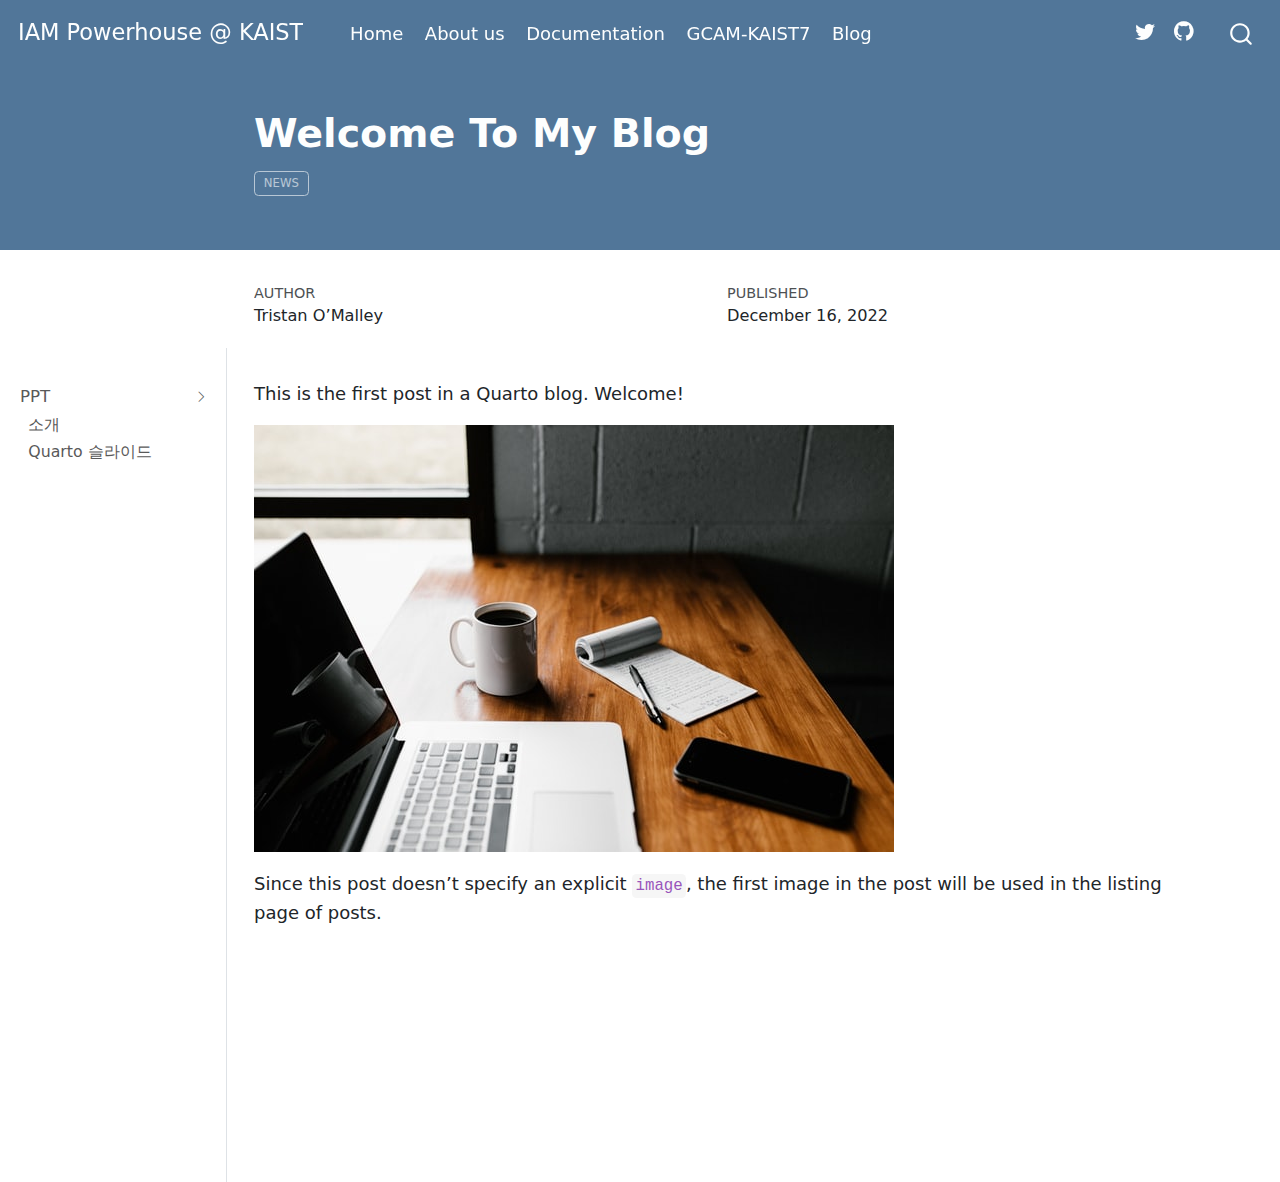
==== docs/posts/welcome/index.html @ d36df334 "first commit" ====
<!DOCTYPE html>
<html xmlns="http://www.w3.org/1999/xhtml" lang="en" xml:lang="en"><head>

<meta charset="utf-8">
<meta name="generator" content="quarto-1.1.251">

<meta name="viewport" content="width=device-width, initial-scale=1.0, user-scalable=yes">

<meta name="author" content="Tristan O’Malley">
<meta name="dcterms.date" content="2022-12-16">

<title>IAM Powerhouse @ KAIST - Welcome To My Blog</title>
<style>
code{white-space: pre-wrap;}
span.smallcaps{font-variant: small-caps;}
div.columns{display: flex; gap: min(4vw, 1.5em);}
div.column{flex: auto; overflow-x: auto;}
div.hanging-indent{margin-left: 1.5em; text-indent: -1.5em;}
ul.task-list{list-style: none;}
ul.task-list li input[type="checkbox"] {
  width: 0.8em;
  margin: 0 0.8em 0.2em -1.6em;
  vertical-align: middle;
}
</style>


<script src="../../site_libs/quarto-nav/quarto-nav.js"></script>
<script src="../../site_libs/quarto-nav/headroom.min.js"></script>
<script src="../../site_libs/clipboard/clipboard.min.js"></script>
<script src="../../site_libs/quarto-search/autocomplete.umd.js"></script>
<script src="../../site_libs/quarto-search/fuse.min.js"></script>
<script src="../../site_libs/quarto-search/quarto-search.js"></script>
<meta name="quarto:offset" content="../../">
<link href="../.././img/analysis.png" rel="icon" type="image/png">
<script src="../../site_libs/quarto-html/quarto.js"></script>
<script src="../../site_libs/quarto-html/popper.min.js"></script>
<script src="../../site_libs/quarto-html/tippy.umd.min.js"></script>
<script src="../../site_libs/quarto-html/anchor.min.js"></script>
<link href="../../site_libs/quarto-html/tippy.css" rel="stylesheet">
<link href="../../site_libs/quarto-html/quarto-syntax-highlighting.css" rel="stylesheet" id="quarto-text-highlighting-styles">
<script src="../../site_libs/bootstrap/bootstrap.min.js"></script>
<link href="../../site_libs/bootstrap/bootstrap-icons.css" rel="stylesheet">
<link href="../../site_libs/bootstrap/bootstrap.min.css" rel="stylesheet" id="quarto-bootstrap" data-mode="light">
<script id="quarto-search-options" type="application/json">{
  "location": "navbar",
  "copy-button": false,
  "collapse-after": 3,
  "panel-placement": "end",
  "type": "overlay",
  "limit": 20,
  "language": {
    "search-no-results-text": "No results",
    "search-matching-documents-text": "matching documents",
    "search-copy-link-title": "Copy link to search",
    "search-hide-matches-text": "Hide additional matches",
    "search-more-match-text": "more match in this document",
    "search-more-matches-text": "more matches in this document",
    "search-clear-button-title": "Clear",
    "search-detached-cancel-button-title": "Cancel",
    "search-submit-button-title": "Submit"
  }
}</script>


<meta property="og:title" content="IAM Powerhouse @ KAIST - Welcome To My Blog">
<meta property="og:description" content="This is the first post in a Quarto blog. Welcome!">
<meta property="og:image" content="https://github.com/GCAM-KAIST/posts\welcome\thumbnail.jpg">
<meta property="og:site-name" content="IAM Powerhouse @ KAIST">
<meta name="twitter:title" content="IAM Powerhouse @ KAIST - Welcome To My Blog">
<meta name="twitter:description" content="This is the first post in a Quarto blog. Welcome!">
<meta name="twitter:image" content="https://github.com/GCAM-KAIST/posts\welcome\thumbnail.jpg">
<meta name="twitter:card" content="summary_large_image">
</head>

<body class="nav-sidebar docked nav-fixed fullcontent">

<div id="quarto-search-results"></div>
  <header id="quarto-header" class="headroom fixed-top">
    <nav class="navbar navbar-expand-lg navbar-dark ">
      <div class="navbar-container container-fluid">
      <div class="navbar-brand-container">
    <a class="navbar-brand" href="../../index.html">
    <span class="navbar-title">IAM Powerhouse @ KAIST</span>
    </a>
  </div>
          <button class="navbar-toggler" type="button" data-bs-toggle="collapse" data-bs-target="#navbarCollapse" aria-controls="navbarCollapse" aria-expanded="false" aria-label="Toggle navigation" onclick="if (window.quartoToggleHeadroom) { window.quartoToggleHeadroom(); }">
  <span class="navbar-toggler-icon"></span>
</button>
          <div class="collapse navbar-collapse" id="navbarCollapse">
            <ul class="navbar-nav navbar-nav-scroll me-auto">
  <li class="nav-item">
    <a class="nav-link" href="../../index.html">Home</a>
  </li>  
  <li class="nav-item">
    <a class="nav-link" href="../../about.html">About us</a>
  </li>  
  <li class="nav-item">
    <a class="nav-link" href="../../documentation.html">Documentation</a>
  </li>  
  <li class="nav-item">
    <a class="nav-link" href="../../gcam_transportation.html">GCAM-KAIST7</a>
  </li>  
  <li class="nav-item">
    <a class="nav-link" href="../../blog.html">Blog</a>
  </li>  
</ul>
            <ul class="navbar-nav navbar-nav-scroll ms-auto">
  <li class="nav-item compact">
    <a class="nav-link" href="https://twitter.com/quarto_pub"><i class="bi bi-twitter" role="img" aria-label="Twitter">
</i> 
 </a>
  </li>  
  <li class="nav-item compact">
    <a class="nav-link" href="https://github.com/GCAM-KAIST"><i class="bi bi-github" role="img" aria-label="GitHub">
</i> 
 </a>
  </li>  
</ul>
              <div id="quarto-search" class="" title="Search"></div>
          </div> <!-- /navcollapse -->
      </div> <!-- /container-fluid -->
    </nav>
  <nav class="quarto-secondary-nav" data-bs-toggle="collapse" data-bs-target="#quarto-sidebar" aria-controls="quarto-sidebar" aria-expanded="false" aria-label="Toggle sidebar navigation" onclick="if (window.quartoToggleHeadroom) { window.quartoToggleHeadroom(); }">
    <div class="container-fluid d-flex justify-content-between">
      <h1 class="quarto-secondary-nav-title">Welcome To My Blog</h1>
      <button type="button" class="quarto-btn-toggle btn" aria-label="Show secondary navigation">
        <i class="bi bi-chevron-right"></i>
      </button>
    </div>
  </nav>
</header>
<!-- content -->
<header id="title-block-header" class="quarto-title-block default page-columns page-full">
  <div class="quarto-title-banner page-columns page-full">
    <div class="quarto-title column-body">
      <h1 class="title d-none d-lg-block">Welcome To My Blog</h1>
                                <div class="quarto-categories">
                <div class="quarto-category">news</div>
              </div>
                  </div>
  </div>
    
  
  <div class="quarto-title-meta">

      <div>
      <div class="quarto-title-meta-heading">Author</div>
      <div class="quarto-title-meta-contents">
               <p>Tristan O’Malley </p>
            </div>
    </div>
      
      <div>
      <div class="quarto-title-meta-heading">Published</div>
      <div class="quarto-title-meta-contents">
        <p class="date">December 16, 2022</p>
      </div>
    </div>
      
    </div>
    
  
  </header><div id="quarto-content" class="quarto-container page-columns page-rows-contents page-layout-article page-navbar">
<!-- sidebar -->
  <nav id="quarto-sidebar" class="sidebar collapse sidebar-navigation docked overflow-auto">
    <div class="sidebar-menu-container"> 
    <ul class="list-unstyled mt-1">
        <li class="sidebar-item sidebar-item-section">
      <div class="sidebar-item-container"> 
            <a class="sidebar-item-text sidebar-link text-start" data-bs-toggle="collapse" data-bs-target="#quarto-sidebar-section-1" aria-expanded="true">PPT</a>
          <a class="sidebar-item-toggle text-start" data-bs-toggle="collapse" data-bs-target="#quarto-sidebar-section-1" aria-expanded="true">
            <i class="bi bi-chevron-right ms-2"></i>
          </a> 
      </div>
      <ul id="quarto-sidebar-section-1" class="collapse list-unstyled sidebar-section depth1 show">  
          <li class="sidebar-item">
  <div class="sidebar-item-container"> 
  <a href="../../intro_slide.html" class="sidebar-item-text sidebar-link">소개</a>
  </div>
</li>
          <li class="sidebar-item">
  <div class="sidebar-item-container"> 
  <a href="../../quarto_slideshow.html" class="sidebar-item-text sidebar-link">Quarto 슬라이드</a>
  </div>
</li>
      </ul>
  </li>
    </ul>
    </div>
</nav>
<!-- margin-sidebar -->
    
<!-- main -->
<main class="content quarto-banner-title-block" id="quarto-document-content">




<p>This is the first post in a Quarto blog. Welcome!</p>
<p><img src="thumbnail.jpg" class="img-fluid"></p>
<p>Since this post doesn’t specify an explicit <code>image</code>, the first image in the post will be used in the listing page of posts.</p>



</main> <!-- /main -->
<script id="quarto-html-after-body" type="application/javascript">
window.document.addEventListener("DOMContentLoaded", function (event) {
  const toggleBodyColorMode = (bsSheetEl) => {
    const mode = bsSheetEl.getAttribute("data-mode");
    const bodyEl = window.document.querySelector("body");
    if (mode === "dark") {
      bodyEl.classList.add("quarto-dark");
      bodyEl.classList.remove("quarto-light");
    } else {
      bodyEl.classList.add("quarto-light");
      bodyEl.classList.remove("quarto-dark");
    }
  }
  const toggleBodyColorPrimary = () => {
    const bsSheetEl = window.document.querySelector("link#quarto-bootstrap");
    if (bsSheetEl) {
      toggleBodyColorMode(bsSheetEl);
    }
  }
  toggleBodyColorPrimary();  
  const icon = "";
  const anchorJS = new window.AnchorJS();
  anchorJS.options = {
    placement: 'right',
    icon: icon
  };
  anchorJS.add('.anchored');
  const clipboard = new window.ClipboardJS('.code-copy-button', {
    target: function(trigger) {
      return trigger.previousElementSibling;
    }
  });
  clipboard.on('success', function(e) {
    // button target
    const button = e.trigger;
    // don't keep focus
    button.blur();
    // flash "checked"
    button.classList.add('code-copy-button-checked');
    var currentTitle = button.getAttribute("title");
    button.setAttribute("title", "Copied!");
    setTimeout(function() {
      button.setAttribute("title", currentTitle);
      button.classList.remove('code-copy-button-checked');
    }, 1000);
    // clear code selection
    e.clearSelection();
  });
  function tippyHover(el, contentFn) {
    const config = {
      allowHTML: true,
      content: contentFn,
      maxWidth: 500,
      delay: 100,
      arrow: false,
      appendTo: function(el) {
          return el.parentElement;
      },
      interactive: true,
      interactiveBorder: 10,
      theme: 'quarto',
      placement: 'bottom-start'
    };
    window.tippy(el, config); 
  }
  const noterefs = window.document.querySelectorAll('a[role="doc-noteref"]');
  for (var i=0; i<noterefs.length; i++) {
    const ref = noterefs[i];
    tippyHover(ref, function() {
      // use id or data attribute instead here
      let href = ref.getAttribute('data-footnote-href') || ref.getAttribute('href');
      try { href = new URL(href).hash; } catch {}
      const id = href.replace(/^#\/?/, "");
      const note = window.document.getElementById(id);
      return note.innerHTML;
    });
  }
  var bibliorefs = window.document.querySelectorAll('a[role="doc-biblioref"]');
  for (var i=0; i<bibliorefs.length; i++) {
    const ref = bibliorefs[i];
    const cites = ref.parentNode.getAttribute('data-cites').split(' ');
    tippyHover(ref, function() {
      var popup = window.document.createElement('div');
      cites.forEach(function(cite) {
        var citeDiv = window.document.createElement('div');
        citeDiv.classList.add('hanging-indent');
        citeDiv.classList.add('csl-entry');
        var biblioDiv = window.document.getElementById('ref-' + cite);
        if (biblioDiv) {
          citeDiv.innerHTML = biblioDiv.innerHTML;
        }
        popup.appendChild(citeDiv);
      });
      return popup.innerHTML;
    });
  }
});
</script>
</div> <!-- /content -->



</body></html>
---- docs/site_libs/quarto-html/tippy.css ----
.tippy-box[data-animation=fade][data-state=hidden]{opacity:0}[data-tippy-root]{max-width:calc(100vw - 10px)}.tippy-box{position:relative;background-color:#333;color:#fff;border-radius:4px;font-size:14px;line-height:1.4;white-space:normal;outline:0;transition-property:transform,visibility,opacity}.tippy-box[data-placement^=top]>.tippy-arrow{bottom:0}.tippy-box[data-placement^=top]>.tippy-arrow:before{bottom:-7px;left:0;border-width:8px 8px 0;border-top-color:initial;transform-origin:center top}.tippy-box[data-placement^=bottom]>.tippy-arrow{top:0}.tippy-box[data-placement^=bottom]>.tippy-arrow:before{top:-7px;left:0;border-width:0 8px 8px;border-bottom-color:initial;transform-origin:center bottom}.tippy-box[data-placement^=left]>.tippy-arrow{right:0}.tippy-box[data-placement^=left]>.tippy-arrow:before{border-width:8px 0 8px 8px;border-left-color:initial;right:-7px;transform-origin:center left}.tippy-box[data-placement^=right]>.tippy-arrow{left:0}.tippy-box[data-placement^=right]>.tippy-arrow:before{left:-7px;border-width:8px 8px 8px 0;border-right-color:initial;transform-origin:center right}.tippy-box[data-inertia][data-state=visible]{transition-timing-function:cubic-bezier(.54,1.5,.38,1.11)}.tippy-arrow{width:16px;height:16px;color:#333}.tippy-arrow:before{content:"";position:absolute;border-color:transparent;border-style:solid}.tippy-content{position:relative;padding:5px 9px;z-index:1}
---- docs/site_libs/quarto-html/quarto-syntax-highlighting.css ----
/* quarto syntax highlight colors */
:root {
  --quarto-hl-ot-color: #003B4F;
  --quarto-hl-at-color: #657422;
  --quarto-hl-ss-color: #20794D;
  --quarto-hl-an-color: #5E5E5E;
  --quarto-hl-fu-color: #4758AB;
  --quarto-hl-st-color: #20794D;
  --quarto-hl-cf-color: #003B4F;
  --quarto-hl-op-color: #5E5E5E;
  --quarto-hl-er-color: #AD0000;
  --quarto-hl-bn-color: #AD0000;
  --quarto-hl-al-color: #AD0000;
  --quarto-hl-va-color: #111111;
  --quarto-hl-bu-color: inherit;
  --quarto-hl-ex-color: inherit;
  --quarto-hl-pp-color: #AD0000;
  --quarto-hl-in-color: #5E5E5E;
  --quarto-hl-vs-color: #20794D;
  --quarto-hl-wa-color: #5E5E5E;
  --quarto-hl-do-color: #5E5E5E;
  --quarto-hl-im-color: #00769E;
  --quarto-hl-ch-color: #20794D;
  --quarto-hl-dt-color: #AD0000;
  --quarto-hl-fl-color: #AD0000;
  --quarto-hl-co-color: #5E5E5E;
  --quarto-hl-cv-color: #5E5E5E;
  --quarto-hl-cn-color: #8f5902;
  --quarto-hl-sc-color: #5E5E5E;
  --quarto-hl-dv-color: #AD0000;
  --quarto-hl-kw-color: #003B4F;
}

/* other quarto variables */
:root {
  --quarto-font-monospace: SFMono-Regular, Menlo, Monaco, Consolas, "Liberation Mono", "Courier New", monospace;
}

pre > code.sourceCode > span {
  color: #003B4F;
}

code span {
  color: #003B4F;
}

code.sourceCode > span {
  color: #003B4F;
}

div.sourceCode,
div.sourceCode pre.sourceCode {
  color: #003B4F;
}

code span.ot {
  color: #003B4F;
}

code span.at {
  color: #657422;
}

code span.ss {
  color: #20794D;
}

code span.an {
  color: #5E5E5E;
}

code span.fu {
  color: #4758AB;
}

code span.st {
  color: #20794D;
}

code span.cf {
  color: #003B4F;
}

code span.op {
  color: #5E5E5E;
}

code span.er {
  color: #AD0000;
}

code span.bn {
  color: #AD0000;
}

code span.al {
  color: #AD0000;
}

code span.va {
  color: #111111;
}

code span.pp {
  color: #AD0000;
}

code span.in {
  color: #5E5E5E;
}

code span.vs {
  color: #20794D;
}

code span.wa {
  color: #5E5E5E;
  font-style: italic;
}

code span.do {
  color: #5E5E5E;
  font-style: italic;
}

code span.im {
  color: #00769E;
}

code span.ch {
  color: #20794D;
}

code span.dt {
  color: #AD0000;
}

code span.fl {
  color: #AD0000;
}

code span.co {
  color: #5E5E5E;
}

code span.cv {
  color: #5E5E5E;
  font-style: italic;
}

code span.cn {
  color: #8f5902;
}

code span.sc {
  color: #5E5E5E;
}

code span.dv {
  color: #AD0000;
}

code span.kw {
  color: #003B4F;
}

.prevent-inlining {
  content: "</";
}

/*# sourceMappingURL=debc5d5d77c3f9108843748ff7464032.css.map */
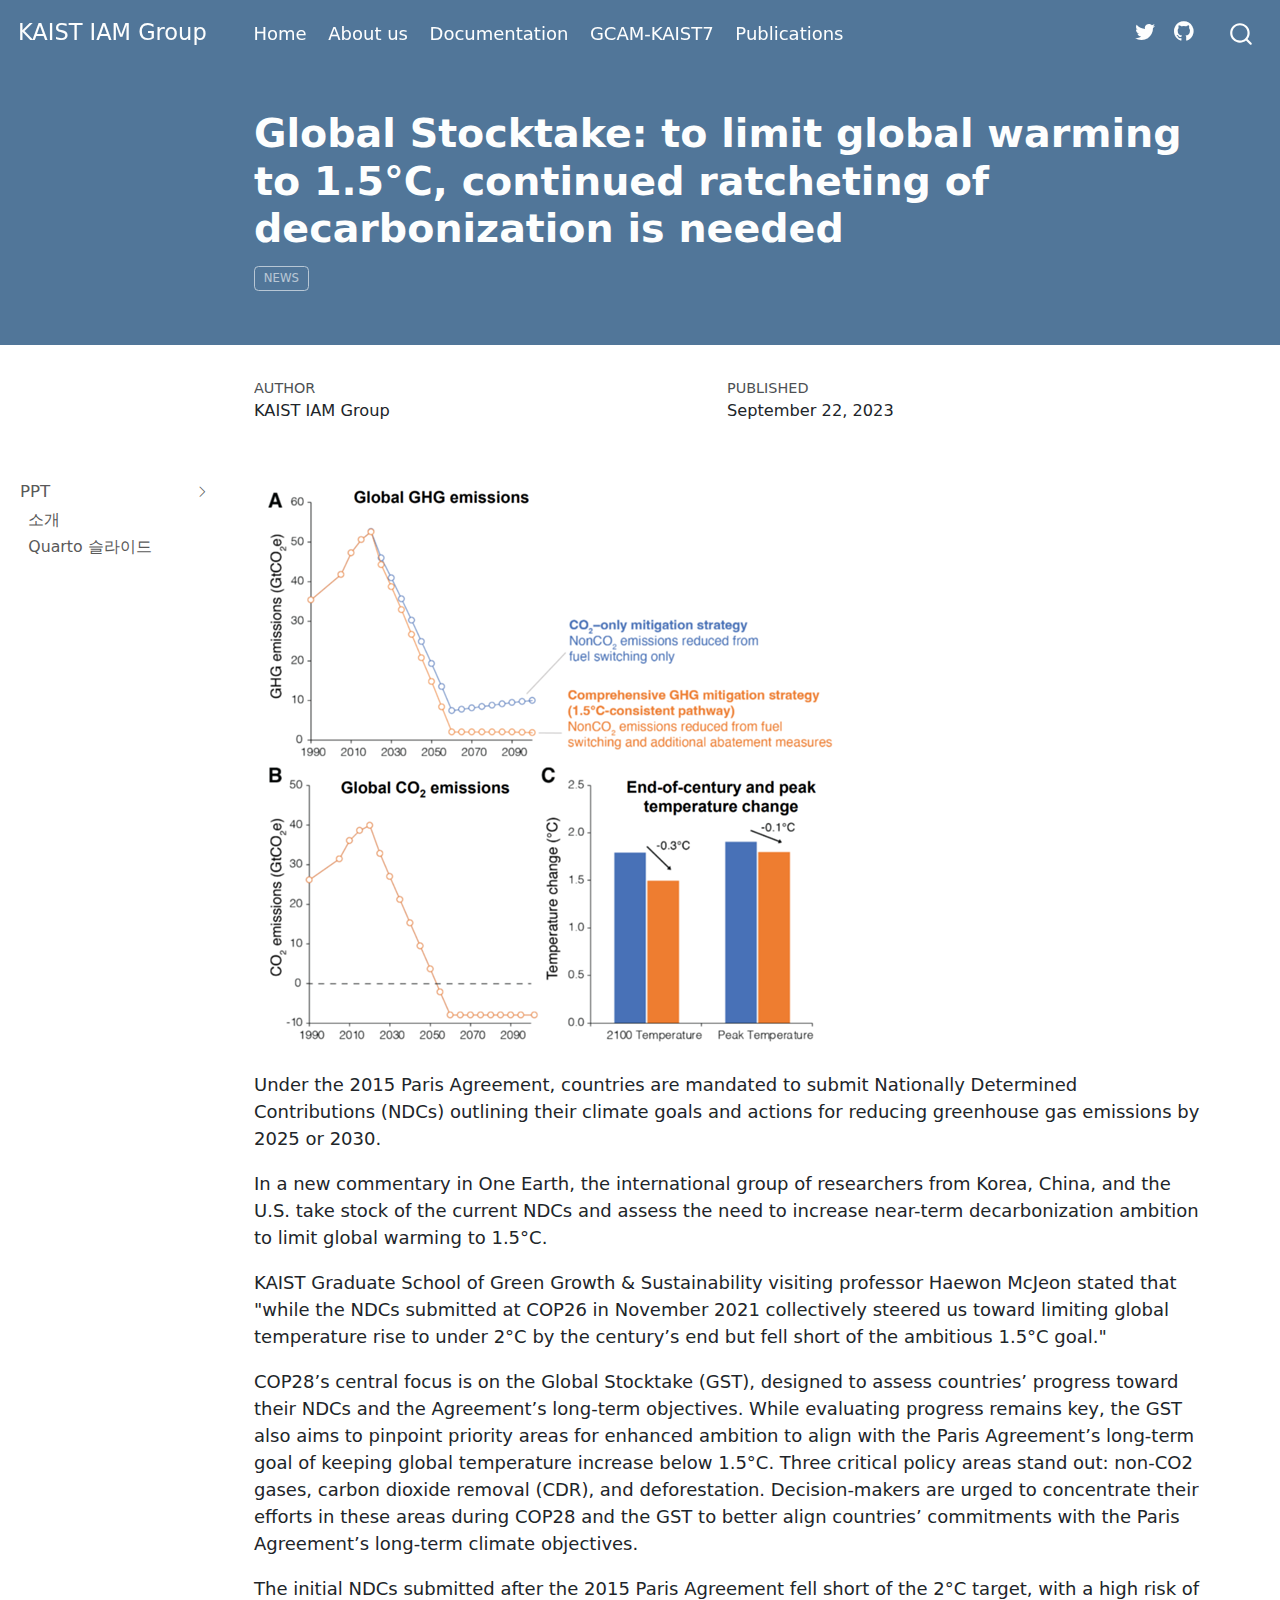
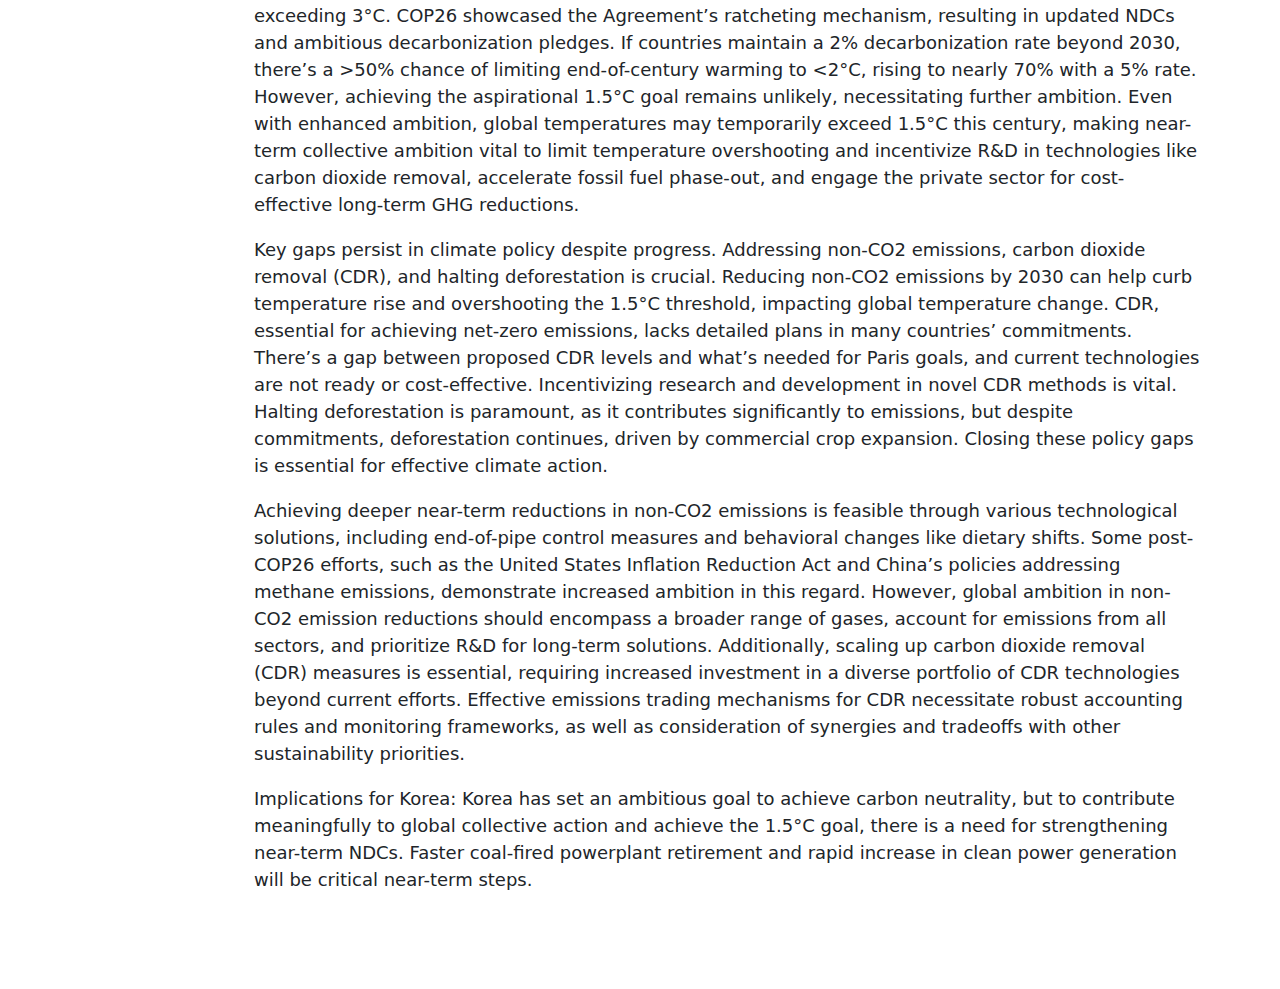
==== commit d1128df4: "cimmit" ====
--- a/docs/posts/welcome/index.html
+++ b/docs/posts/welcome/index.html
@@ -6,10 +6,10 @@
 
 <meta name="viewport" content="width=device-width, initial-scale=1.0, user-scalable=yes">
 
-<meta name="author" content="Tristan O’Malley">
-<meta name="dcterms.date" content="2022-12-16">
-
-<title>IAM Powerhouse @ KAIST - Welcome To My Blog</title>
+<meta name="author" content="KAIST IAM Group">
+<meta name="dcterms.date" content="2023-09-22">
+
+<title>KAIST IAM Group - Global Stocktake: to limit global warming to 1.5°C, continued ratcheting of decarbonization is needed</title>
 <style>
 code{white-space: pre-wrap;}
 span.smallcaps{font-variant: small-caps;}
@@ -63,14 +63,12 @@
 }</script>
 
 
-<meta property="og:title" content="IAM Powerhouse @ KAIST - Welcome To My Blog">
-<meta property="og:description" content="This is the first post in a Quarto blog. Welcome!">
-<meta property="og:image" content="https://github.com/GCAM-KAIST/posts\welcome\thumbnail.jpg">
-<meta property="og:site-name" content="IAM Powerhouse @ KAIST">
-<meta name="twitter:title" content="IAM Powerhouse @ KAIST - Welcome To My Blog">
-<meta name="twitter:description" content="This is the first post in a Quarto blog. Welcome!">
-<meta name="twitter:image" content="https://github.com/GCAM-KAIST/posts\welcome\thumbnail.jpg">
-<meta name="twitter:card" content="summary_large_image">
+<meta property="og:title" content="KAIST IAM Group - Global Stocktake: to limit global warming to 1.5°C, continued ratcheting of decarbonization is needed">
+<meta property="og:description" content="Under the 2015 Paris Agreement, countries are mandated to submit Nationally Determined Contributions (NDCs) outlining their climate goals and actions for reducing greenhouse gas emissions by 2025 or…">
+<meta property="og:site-name" content="KAIST IAM Group">
+<meta name="twitter:title" content="KAIST IAM Group - Global Stocktake: to limit global warming to 1.5°C, continued ratcheting of decarbonization is needed">
+<meta name="twitter:description" content="Under the 2015 Paris Agreement, countries are mandated to submit Nationally Determined Contributions (NDCs) outlining their climate goals and actions for reducing greenhouse gas emissions by 2025 or…">
+<meta name="twitter:card" content="summary">
 </head>
 
 <body class="nav-sidebar docked nav-fixed fullcontent">
@@ -81,7 +79,7 @@
       <div class="navbar-container container-fluid">
       <div class="navbar-brand-container">
     <a class="navbar-brand" href="../../index.html">
-    <span class="navbar-title">IAM Powerhouse @ KAIST</span>
+    <span class="navbar-title">KAIST IAM Group</span>
     </a>
   </div>
           <button class="navbar-toggler" type="button" data-bs-toggle="collapse" data-bs-target="#navbarCollapse" aria-controls="navbarCollapse" aria-expanded="false" aria-label="Toggle navigation" onclick="if (window.quartoToggleHeadroom) { window.quartoToggleHeadroom(); }">
@@ -102,12 +100,12 @@
     <a class="nav-link" href="../../gcam_transportation.html">GCAM-KAIST7</a>
   </li>  
   <li class="nav-item">
-    <a class="nav-link" href="../../blog.html">Blog</a>
+    <a class="nav-link" href="../../publications.html">Publications</a>
   </li>  
 </ul>
             <ul class="navbar-nav navbar-nav-scroll ms-auto">
   <li class="nav-item compact">
-    <a class="nav-link" href="https://twitter.com/quarto_pub"><i class="bi bi-twitter" role="img" aria-label="Twitter">
+    <a class="nav-link" href="https://twitter.com/KAISTIAM"><i class="bi bi-twitter" role="img" aria-label="Twitter">
 </i> 
  </a>
   </li>  
@@ -123,7 +121,7 @@
     </nav>
   <nav class="quarto-secondary-nav" data-bs-toggle="collapse" data-bs-target="#quarto-sidebar" aria-controls="quarto-sidebar" aria-expanded="false" aria-label="Toggle sidebar navigation" onclick="if (window.quartoToggleHeadroom) { window.quartoToggleHeadroom(); }">
     <div class="container-fluid d-flex justify-content-between">
-      <h1 class="quarto-secondary-nav-title">Welcome To My Blog</h1>
+      <h1 class="quarto-secondary-nav-title">Global Stocktake: to limit global warming to 1.5°C, continued ratcheting of decarbonization is needed</h1>
       <button type="button" class="quarto-btn-toggle btn" aria-label="Show secondary navigation">
         <i class="bi bi-chevron-right"></i>
       </button>
@@ -134,7 +132,7 @@
 <header id="title-block-header" class="quarto-title-block default page-columns page-full">
   <div class="quarto-title-banner page-columns page-full">
     <div class="quarto-title column-body">
-      <h1 class="title d-none d-lg-block">Welcome To My Blog</h1>
+      <h1 class="title d-none d-lg-block">Global Stocktake: to limit global warming to 1.5°C, continued ratcheting of decarbonization is needed</h1>
                                 <div class="quarto-categories">
                 <div class="quarto-category">news</div>
               </div>
@@ -147,14 +145,14 @@
       <div>
       <div class="quarto-title-meta-heading">Author</div>
       <div class="quarto-title-meta-contents">
-               <p>Tristan O’Malley </p>
+               <p>KAIST IAM Group </p>
             </div>
     </div>
       
       <div>
       <div class="quarto-title-meta-heading">Published</div>
       <div class="quarto-title-meta-contents">
-        <p class="date">December 16, 2022</p>
+        <p class="date">September 22, 2023</p>
       </div>
     </div>
       
@@ -197,9 +195,15 @@
 
 
 
-<p>This is the first post in a Quarto blog. Welcome!</p>
-<p><img src="thumbnail.jpg" class="img-fluid"></p>
-<p>Since this post doesn’t specify an explicit <code>image</code>, the first image in the post will be used in the listing page of posts.</p>
+<p><img src="image.png" class="img-fluid"></p>
+<p>Under the 2015 Paris Agreement, countries are mandated to submit Nationally Determined Contributions (NDCs) outlining their climate goals and actions for reducing greenhouse gas emissions by 2025 or 2030.</p>
+<p>In a new commentary in One Earth, the international group of researchers from Korea, China, and the U.S. take stock of the current NDCs and assess the need to increase near-term decarbonization ambition to limit global warming to 1.5°C.</p>
+<p>KAIST Graduate School of Green Growth &amp; Sustainability visiting professor Haewon McJeon stated that "while the NDCs submitted at COP26 in November 2021 collectively steered us toward limiting global temperature rise to under 2°C by the century’s end but fell short of the ambitious 1.5°C goal."</p>
+<p>COP28’s central focus is on the Global Stocktake (GST), designed to assess countries’ progress toward their NDCs and the Agreement’s long-term objectives. While evaluating progress remains key, the GST also aims to pinpoint priority areas for enhanced ambition to align with the Paris Agreement’s long-term goal of keeping global temperature increase below 1.5°C. Three critical policy areas stand out: non-CO2 gases, carbon dioxide removal (CDR), and deforestation. Decision-makers are urged to concentrate their efforts in these areas during COP28 and the GST to better align countries’ commitments with the Paris Agreement’s long-term climate objectives.</p>
+<p>The initial NDCs submitted after the 2015 Paris Agreement fell short of the 2°C target, with a high risk of exceeding 3°C. COP26 showcased the Agreement’s ratcheting mechanism, resulting in updated NDCs and ambitious decarbonization pledges. If countries maintain a 2% decarbonization rate beyond 2030, there’s a &gt;50% chance of limiting end-of-century warming to &lt;2°C, rising to nearly 70% with a 5% rate. However, achieving the aspirational 1.5°C goal remains unlikely, necessitating further ambition. Even with enhanced ambition, global temperatures may temporarily exceed 1.5°C this century, making near-term collective ambition vital to limit temperature overshooting and incentivize R&amp;D in technologies like carbon dioxide removal, accelerate fossil fuel phase-out, and engage the private sector for cost-effective long-term GHG reductions.</p>
+<p>Key gaps persist in climate policy despite progress. Addressing non-CO2 emissions, carbon dioxide removal (CDR), and halting deforestation is crucial. Reducing non-CO2 emissions by 2030 can help curb temperature rise and overshooting the 1.5°C threshold, impacting global temperature change. CDR, essential for achieving net-zero emissions, lacks detailed plans in many countries’ commitments. There’s a gap between proposed CDR levels and what’s needed for Paris goals, and current technologies are not ready or cost-effective. Incentivizing research and development in novel CDR methods is vital. Halting deforestation is paramount, as it contributes significantly to emissions, but despite commitments, deforestation continues, driven by commercial crop expansion. Closing these policy gaps is essential for effective climate action.</p>
+<p>Achieving deeper near-term reductions in non-CO2 emissions is feasible through various technological solutions, including end-of-pipe control measures and behavioral changes like dietary shifts. Some post-COP26 efforts, such as the United States Inflation Reduction Act and China’s policies addressing methane emissions, demonstrate increased ambition in this regard. However, global ambition in non-CO2 emission reductions should encompass a broader range of gases, account for emissions from all sectors, and prioritize R&amp;D for long-term solutions. Additionally, scaling up carbon dioxide removal (CDR) measures is essential, requiring increased investment in a diverse portfolio of CDR technologies beyond current efforts. Effective emissions trading mechanisms for CDR necessitate robust accounting rules and monitoring frameworks, as well as consideration of synergies and tradeoffs with other sustainability priorities.</p>
+<p>Implications for Korea: Korea has set an ambitious goal to achieve carbon neutrality, but to contribute meaningfully to global collective action and achieve the 1.5°C goal, there is a need for strengthening near-term NDCs. Faster coal-fired powerplant retirement and rapid increase in clean power generation will be critical near-term steps.</p>
 
 
 
--- a/docs/site_libs/quarto-html/quarto-syntax-highlighting.css
+++ b/docs/site_libs/quarto-html/quarto-syntax-highlighting.css
@@ -1,34 +1,34 @@
 /* quarto syntax highlight colors */
 :root {
-  --quarto-hl-ot-color: #003B4F;
-  --quarto-hl-at-color: #657422;
-  --quarto-hl-ss-color: #20794D;
-  --quarto-hl-an-color: #5E5E5E;
-  --quarto-hl-fu-color: #4758AB;
-  --quarto-hl-st-color: #20794D;
-  --quarto-hl-cf-color: #003B4F;
-  --quarto-hl-op-color: #5E5E5E;
-  --quarto-hl-er-color: #AD0000;
-  --quarto-hl-bn-color: #AD0000;
-  --quarto-hl-al-color: #AD0000;
-  --quarto-hl-va-color: #111111;
-  --quarto-hl-bu-color: inherit;
-  --quarto-hl-ex-color: inherit;
-  --quarto-hl-pp-color: #AD0000;
-  --quarto-hl-in-color: #5E5E5E;
-  --quarto-hl-vs-color: #20794D;
-  --quarto-hl-wa-color: #5E5E5E;
-  --quarto-hl-do-color: #5E5E5E;
-  --quarto-hl-im-color: #00769E;
-  --quarto-hl-ch-color: #20794D;
-  --quarto-hl-dt-color: #AD0000;
-  --quarto-hl-fl-color: #AD0000;
-  --quarto-hl-co-color: #5E5E5E;
-  --quarto-hl-cv-color: #5E5E5E;
-  --quarto-hl-cn-color: #8f5902;
-  --quarto-hl-sc-color: #5E5E5E;
-  --quarto-hl-dv-color: #AD0000;
-  --quarto-hl-kw-color: #003B4F;
+  --quarto-hl-al-color: #ff5555;
+  --quarto-hl-an-color: #6a737d;
+  --quarto-hl-at-color: #d73a49;
+  --quarto-hl-bn-color: #005cc5;
+  --quarto-hl-bu-color: #d73a49;
+  --quarto-hl-ch-color: #032f62;
+  --quarto-hl-co-color: #6a737d;
+  --quarto-hl-cv-color: #6a737d;
+  --quarto-hl-cn-color: #005cc5;
+  --quarto-hl-cf-color: #d73a49;
+  --quarto-hl-dt-color: #d73a49;
+  --quarto-hl-dv-color: #005cc5;
+  --quarto-hl-do-color: #6a737d;
+  --quarto-hl-er-color: #ff5555;
+  --quarto-hl-ex-color: #d73a49;
+  --quarto-hl-fl-color: #005cc5;
+  --quarto-hl-fu-color: #6f42c1;
+  --quarto-hl-im-color: #032f62;
+  --quarto-hl-in-color: #6a737d;
+  --quarto-hl-kw-color: #d73a49;
+  --quarto-hl-op-color: #24292e;
+  --quarto-hl-pp-color: #d73a49;
+  --quarto-hl-re-color: #6a737d;
+  --quarto-hl-sc-color: #005cc5;
+  --quarto-hl-ss-color: #032f62;
+  --quarto-hl-st-color: #032f62;
+  --quarto-hl-va-color: #e36209;
+  --quarto-hl-vs-color: #032f62;
+  --quarto-hl-wa-color: #ff5555;
 }
 
 /* other quarto variables */
@@ -36,132 +36,140 @@
   --quarto-font-monospace: SFMono-Regular, Menlo, Monaco, Consolas, "Liberation Mono", "Courier New", monospace;
 }
 
+code span.al {
+  font-weight: bold;
+  color: #ff5555;
+}
+
+code span.an {
+  color: #6a737d;
+}
+
+code span.at {
+  color: #d73a49;
+}
+
+code span.bn {
+  color: #005cc5;
+}
+
+code span.bu {
+  color: #d73a49;
+}
+
+code span.ch {
+  color: #032f62;
+}
+
+code span.co {
+  color: #6a737d;
+}
+
+code span.cv {
+  color: #6a737d;
+}
+
+code span.cn {
+  color: #005cc5;
+}
+
+code span.cf {
+  color: #d73a49;
+}
+
+code span.dt {
+  color: #d73a49;
+}
+
+code span.dv {
+  color: #005cc5;
+}
+
+code span.do {
+  color: #6a737d;
+}
+
+code span.er {
+  color: #ff5555;
+  text-decoration: underline;
+}
+
+code span.ex {
+  font-weight: bold;
+  color: #d73a49;
+}
+
+code span.fl {
+  color: #005cc5;
+}
+
+code span.fu {
+  color: #6f42c1;
+}
+
+code span.im {
+  color: #032f62;
+}
+
+code span.in {
+  color: #6a737d;
+}
+
+code span.kw {
+  color: #d73a49;
+}
+
 pre > code.sourceCode > span {
-  color: #003B4F;
+  color: #24292e;
 }
 
 code span {
-  color: #003B4F;
+  color: #24292e;
 }
 
 code.sourceCode > span {
-  color: #003B4F;
+  color: #24292e;
 }
 
 div.sourceCode,
 div.sourceCode pre.sourceCode {
-  color: #003B4F;
+  color: #24292e;
 }
 
-code span.ot {
-  color: #003B4F;
+code span.op {
+  color: #24292e;
 }
 
-code span.at {
-  color: #657422;
+code span.pp {
+  color: #d73a49;
+}
+
+code span.re {
+  color: #6a737d;
+}
+
+code span.sc {
+  color: #005cc5;
 }
 
 code span.ss {
-  color: #20794D;
-}
-
-code span.an {
-  color: #5E5E5E;
-}
-
-code span.fu {
-  color: #4758AB;
+  color: #032f62;
 }
 
 code span.st {
-  color: #20794D;
-}
-
-code span.cf {
-  color: #003B4F;
-}
-
-code span.op {
-  color: #5E5E5E;
-}
-
-code span.er {
-  color: #AD0000;
-}
-
-code span.bn {
-  color: #AD0000;
-}
-
-code span.al {
-  color: #AD0000;
+  color: #032f62;
 }
 
 code span.va {
-  color: #111111;
-}
-
-code span.pp {
-  color: #AD0000;
-}
-
-code span.in {
-  color: #5E5E5E;
+  color: #e36209;
 }
 
 code span.vs {
-  color: #20794D;
+  color: #032f62;
 }
 
 code span.wa {
-  color: #5E5E5E;
-  font-style: italic;
-}
-
-code span.do {
-  color: #5E5E5E;
-  font-style: italic;
-}
-
-code span.im {
-  color: #00769E;
-}
-
-code span.ch {
-  color: #20794D;
-}
-
-code span.dt {
-  color: #AD0000;
-}
-
-code span.fl {
-  color: #AD0000;
-}
-
-code span.co {
-  color: #5E5E5E;
-}
-
-code span.cv {
-  color: #5E5E5E;
-  font-style: italic;
-}
-
-code span.cn {
-  color: #8f5902;
-}
-
-code span.sc {
-  color: #5E5E5E;
-}
-
-code span.dv {
-  color: #AD0000;
-}
-
-code span.kw {
-  color: #003B4F;
+  color: #ff5555;
 }
 
 .prevent-inlining {
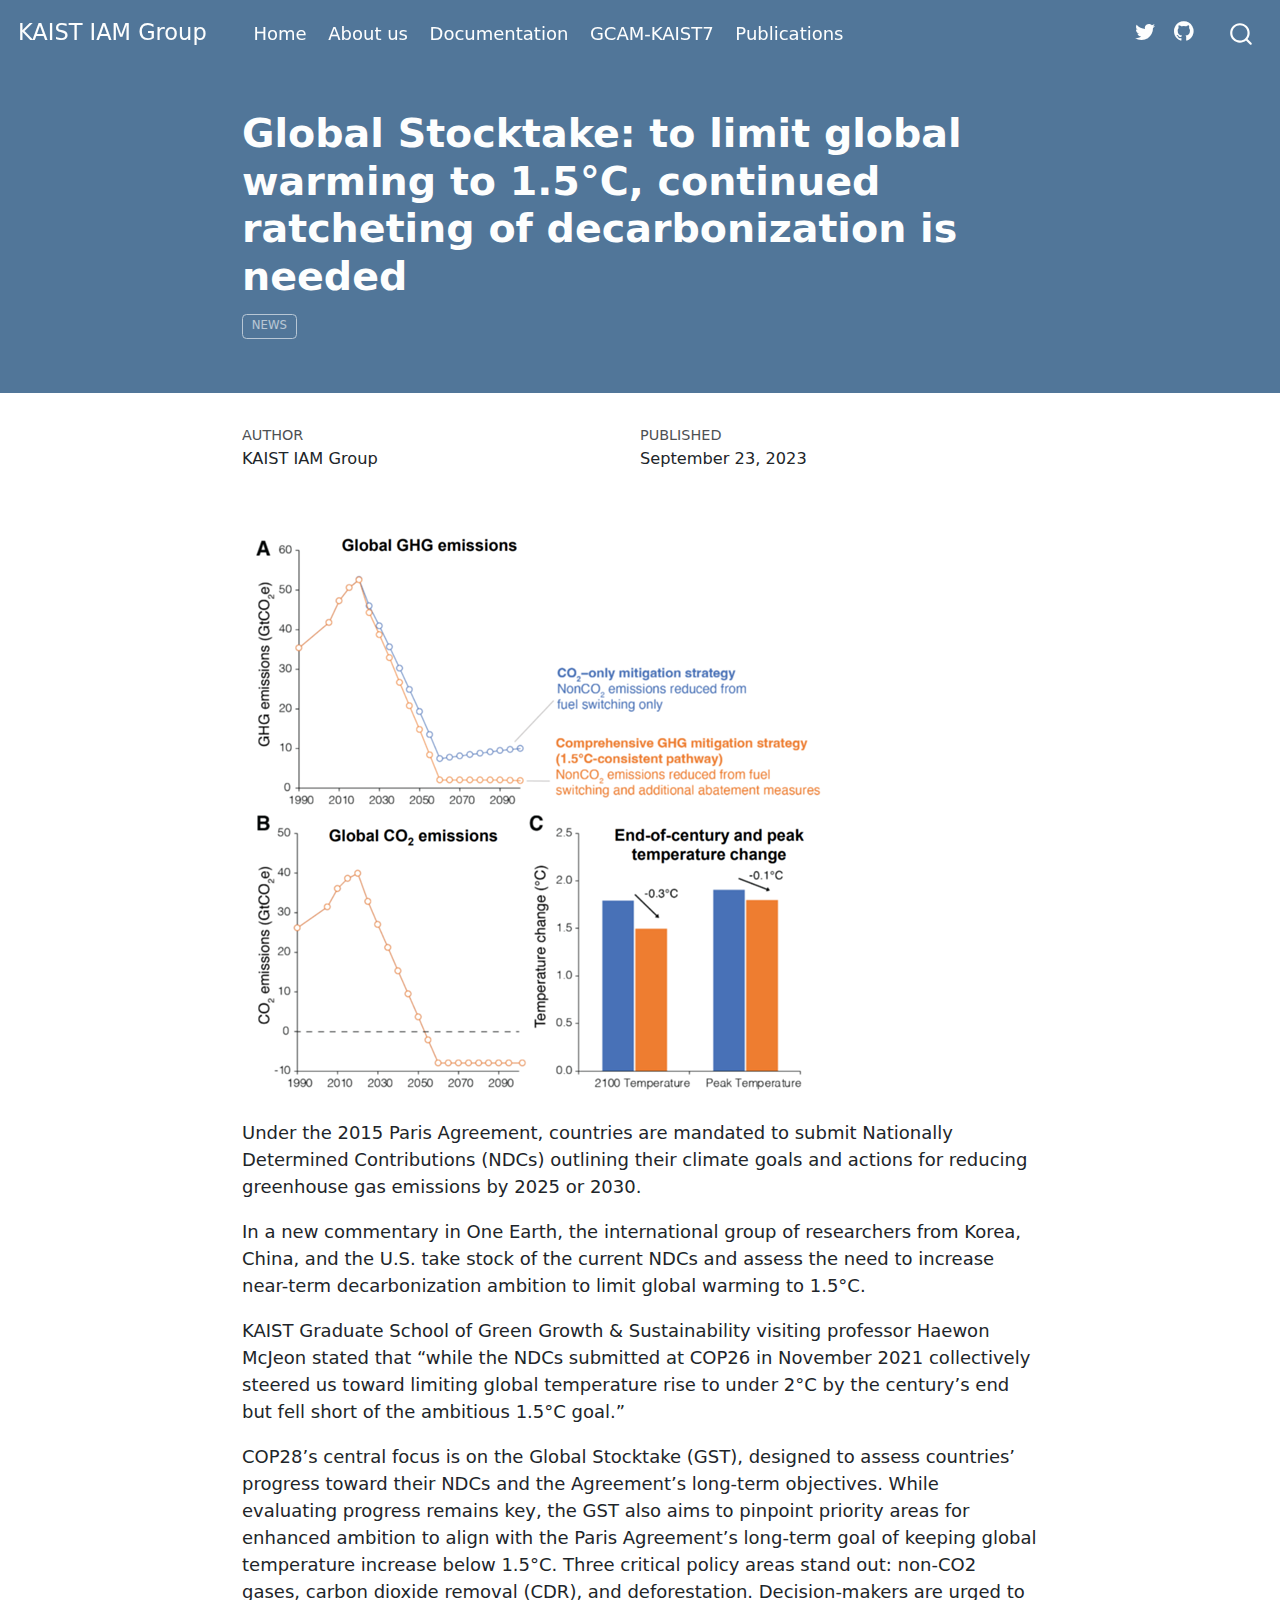
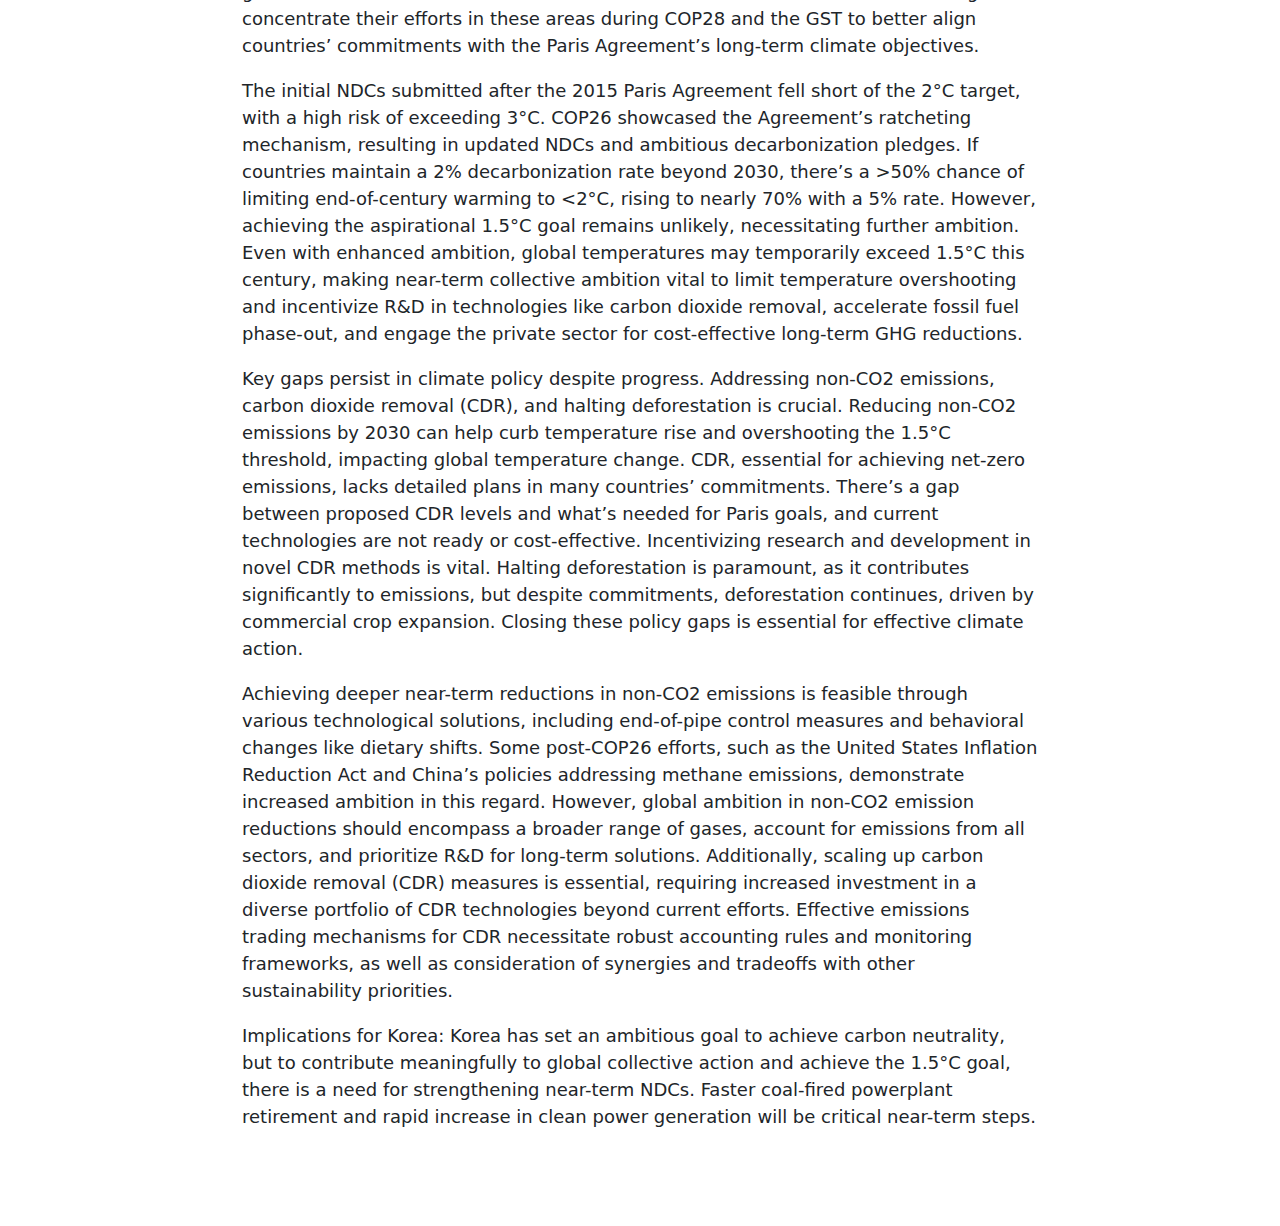
==== commit e0e59497: "about" ====
--- a/docs/posts/welcome/index.html
+++ b/docs/posts/welcome/index.html
@@ -7,7 +7,7 @@
 <meta name="viewport" content="width=device-width, initial-scale=1.0, user-scalable=yes">
 
 <meta name="author" content="KAIST IAM Group">
-<meta name="dcterms.date" content="2023-09-22">
+<meta name="dcterms.date" content="2023-09-23">
 
 <title>KAIST IAM Group - Global Stocktake: to limit global warming to 1.5°C, continued ratcheting of decarbonization is needed</title>
 <style>
@@ -71,7 +71,7 @@
 <meta name="twitter:card" content="summary">
 </head>
 
-<body class="nav-sidebar docked nav-fixed fullcontent">
+<body class="nav-fixed fullcontent">
 
 <div id="quarto-search-results"></div>
   <header id="quarto-header" class="headroom fixed-top">
@@ -119,20 +119,12 @@
           </div> <!-- /navcollapse -->
       </div> <!-- /container-fluid -->
     </nav>
-  <nav class="quarto-secondary-nav" data-bs-toggle="collapse" data-bs-target="#quarto-sidebar" aria-controls="quarto-sidebar" aria-expanded="false" aria-label="Toggle sidebar navigation" onclick="if (window.quartoToggleHeadroom) { window.quartoToggleHeadroom(); }">
-    <div class="container-fluid d-flex justify-content-between">
-      <h1 class="quarto-secondary-nav-title">Global Stocktake: to limit global warming to 1.5°C, continued ratcheting of decarbonization is needed</h1>
-      <button type="button" class="quarto-btn-toggle btn" aria-label="Show secondary navigation">
-        <i class="bi bi-chevron-right"></i>
-      </button>
-    </div>
-  </nav>
 </header>
 <!-- content -->
 <header id="title-block-header" class="quarto-title-block default page-columns page-full">
   <div class="quarto-title-banner page-columns page-full">
     <div class="quarto-title column-body">
-      <h1 class="title d-none d-lg-block">Global Stocktake: to limit global warming to 1.5°C, continued ratcheting of decarbonization is needed</h1>
+      <h1 class="title">Global Stocktake: to limit global warming to 1.5°C, continued ratcheting of decarbonization is needed</h1>
                                 <div class="quarto-categories">
                 <div class="quarto-category">news</div>
               </div>
@@ -152,7 +144,7 @@
       <div>
       <div class="quarto-title-meta-heading">Published</div>
       <div class="quarto-title-meta-contents">
-        <p class="date">September 22, 2023</p>
+        <p class="date">September 23, 2023</p>
       </div>
     </div>
       
@@ -161,32 +153,6 @@
   
   </header><div id="quarto-content" class="quarto-container page-columns page-rows-contents page-layout-article page-navbar">
 <!-- sidebar -->
-  <nav id="quarto-sidebar" class="sidebar collapse sidebar-navigation docked overflow-auto">
-    <div class="sidebar-menu-container"> 
-    <ul class="list-unstyled mt-1">
-        <li class="sidebar-item sidebar-item-section">
-      <div class="sidebar-item-container"> 
-            <a class="sidebar-item-text sidebar-link text-start" data-bs-toggle="collapse" data-bs-target="#quarto-sidebar-section-1" aria-expanded="true">PPT</a>
-          <a class="sidebar-item-toggle text-start" data-bs-toggle="collapse" data-bs-target="#quarto-sidebar-section-1" aria-expanded="true">
-            <i class="bi bi-chevron-right ms-2"></i>
-          </a> 
-      </div>
-      <ul id="quarto-sidebar-section-1" class="collapse list-unstyled sidebar-section depth1 show">  
-          <li class="sidebar-item">
-  <div class="sidebar-item-container"> 
-  <a href="../../intro_slide.html" class="sidebar-item-text sidebar-link">소개</a>
-  </div>
-</li>
-          <li class="sidebar-item">
-  <div class="sidebar-item-container"> 
-  <a href="../../quarto_slideshow.html" class="sidebar-item-text sidebar-link">Quarto 슬라이드</a>
-  </div>
-</li>
-      </ul>
-  </li>
-    </ul>
-    </div>
-</nav>
 <!-- margin-sidebar -->
     
 <!-- main -->
@@ -198,7 +164,7 @@
 <p><img src="image.png" class="img-fluid"></p>
 <p>Under the 2015 Paris Agreement, countries are mandated to submit Nationally Determined Contributions (NDCs) outlining their climate goals and actions for reducing greenhouse gas emissions by 2025 or 2030.</p>
 <p>In a new commentary in One Earth, the international group of researchers from Korea, China, and the U.S. take stock of the current NDCs and assess the need to increase near-term decarbonization ambition to limit global warming to 1.5°C.</p>
-<p>KAIST Graduate School of Green Growth &amp; Sustainability visiting professor Haewon McJeon stated that "while the NDCs submitted at COP26 in November 2021 collectively steered us toward limiting global temperature rise to under 2°C by the century’s end but fell short of the ambitious 1.5°C goal."</p>
+<p>KAIST Graduate School of Green Growth &amp; Sustainability visiting professor Haewon McJeon stated that “while the NDCs submitted at COP26 in November 2021 collectively steered us toward limiting global temperature rise to under 2°C by the century’s end but fell short of the ambitious 1.5°C goal.”</p>
 <p>COP28’s central focus is on the Global Stocktake (GST), designed to assess countries’ progress toward their NDCs and the Agreement’s long-term objectives. While evaluating progress remains key, the GST also aims to pinpoint priority areas for enhanced ambition to align with the Paris Agreement’s long-term goal of keeping global temperature increase below 1.5°C. Three critical policy areas stand out: non-CO2 gases, carbon dioxide removal (CDR), and deforestation. Decision-makers are urged to concentrate their efforts in these areas during COP28 and the GST to better align countries’ commitments with the Paris Agreement’s long-term climate objectives.</p>
 <p>The initial NDCs submitted after the 2015 Paris Agreement fell short of the 2°C target, with a high risk of exceeding 3°C. COP26 showcased the Agreement’s ratcheting mechanism, resulting in updated NDCs and ambitious decarbonization pledges. If countries maintain a 2% decarbonization rate beyond 2030, there’s a &gt;50% chance of limiting end-of-century warming to &lt;2°C, rising to nearly 70% with a 5% rate. However, achieving the aspirational 1.5°C goal remains unlikely, necessitating further ambition. Even with enhanced ambition, global temperatures may temporarily exceed 1.5°C this century, making near-term collective ambition vital to limit temperature overshooting and incentivize R&amp;D in technologies like carbon dioxide removal, accelerate fossil fuel phase-out, and engage the private sector for cost-effective long-term GHG reductions.</p>
 <p>Key gaps persist in climate policy despite progress. Addressing non-CO2 emissions, carbon dioxide removal (CDR), and halting deforestation is crucial. Reducing non-CO2 emissions by 2030 can help curb temperature rise and overshooting the 1.5°C threshold, impacting global temperature change. CDR, essential for achieving net-zero emissions, lacks detailed plans in many countries’ commitments. There’s a gap between proposed CDR levels and what’s needed for Paris goals, and current technologies are not ready or cost-effective. Incentivizing research and development in novel CDR methods is vital. Halting deforestation is paramount, as it contributes significantly to emissions, but despite commitments, deforestation continues, driven by commercial crop expansion. Closing these policy gaps is essential for effective climate action.</p>
--- a/docs/site_libs/quarto-html/quarto-syntax-highlighting.css
+++ b/docs/site_libs/quarto-html/quarto-syntax-highlighting.css
@@ -1,34 +1,34 @@
 /* quarto syntax highlight colors */
 :root {
-  --quarto-hl-al-color: #ff5555;
-  --quarto-hl-an-color: #6a737d;
-  --quarto-hl-at-color: #d73a49;
-  --quarto-hl-bn-color: #005cc5;
-  --quarto-hl-bu-color: #d73a49;
-  --quarto-hl-ch-color: #032f62;
-  --quarto-hl-co-color: #6a737d;
-  --quarto-hl-cv-color: #6a737d;
-  --quarto-hl-cn-color: #005cc5;
-  --quarto-hl-cf-color: #d73a49;
-  --quarto-hl-dt-color: #d73a49;
-  --quarto-hl-dv-color: #005cc5;
-  --quarto-hl-do-color: #6a737d;
-  --quarto-hl-er-color: #ff5555;
-  --quarto-hl-ex-color: #d73a49;
-  --quarto-hl-fl-color: #005cc5;
-  --quarto-hl-fu-color: #6f42c1;
-  --quarto-hl-im-color: #032f62;
-  --quarto-hl-in-color: #6a737d;
-  --quarto-hl-kw-color: #d73a49;
-  --quarto-hl-op-color: #24292e;
-  --quarto-hl-pp-color: #d73a49;
-  --quarto-hl-re-color: #6a737d;
-  --quarto-hl-sc-color: #005cc5;
-  --quarto-hl-ss-color: #032f62;
-  --quarto-hl-st-color: #032f62;
-  --quarto-hl-va-color: #e36209;
-  --quarto-hl-vs-color: #032f62;
-  --quarto-hl-wa-color: #ff5555;
+  --quarto-hl-ot-color: #003B4F;
+  --quarto-hl-at-color: #657422;
+  --quarto-hl-ss-color: #20794D;
+  --quarto-hl-an-color: #5E5E5E;
+  --quarto-hl-fu-color: #4758AB;
+  --quarto-hl-st-color: #20794D;
+  --quarto-hl-cf-color: #003B4F;
+  --quarto-hl-op-color: #5E5E5E;
+  --quarto-hl-er-color: #AD0000;
+  --quarto-hl-bn-color: #AD0000;
+  --quarto-hl-al-color: #AD0000;
+  --quarto-hl-va-color: #111111;
+  --quarto-hl-bu-color: inherit;
+  --quarto-hl-ex-color: inherit;
+  --quarto-hl-pp-color: #AD0000;
+  --quarto-hl-in-color: #5E5E5E;
+  --quarto-hl-vs-color: #20794D;
+  --quarto-hl-wa-color: #5E5E5E;
+  --quarto-hl-do-color: #5E5E5E;
+  --quarto-hl-im-color: #00769E;
+  --quarto-hl-ch-color: #20794D;
+  --quarto-hl-dt-color: #AD0000;
+  --quarto-hl-fl-color: #AD0000;
+  --quarto-hl-co-color: #5E5E5E;
+  --quarto-hl-cv-color: #5E5E5E;
+  --quarto-hl-cn-color: #8f5902;
+  --quarto-hl-sc-color: #5E5E5E;
+  --quarto-hl-dv-color: #AD0000;
+  --quarto-hl-kw-color: #003B4F;
 }
 
 /* other quarto variables */
@@ -36,140 +36,132 @@
   --quarto-font-monospace: SFMono-Regular, Menlo, Monaco, Consolas, "Liberation Mono", "Courier New", monospace;
 }
 
-code span.al {
-  font-weight: bold;
-  color: #ff5555;
-}
-
-code span.an {
-  color: #6a737d;
-}
-
-code span.at {
-  color: #d73a49;
-}
-
-code span.bn {
-  color: #005cc5;
-}
-
-code span.bu {
-  color: #d73a49;
-}
-
-code span.ch {
-  color: #032f62;
-}
-
-code span.co {
-  color: #6a737d;
-}
-
-code span.cv {
-  color: #6a737d;
-}
-
-code span.cn {
-  color: #005cc5;
-}
-
-code span.cf {
-  color: #d73a49;
-}
-
-code span.dt {
-  color: #d73a49;
-}
-
-code span.dv {
-  color: #005cc5;
-}
-
-code span.do {
-  color: #6a737d;
-}
-
-code span.er {
-  color: #ff5555;
-  text-decoration: underline;
-}
-
-code span.ex {
-  font-weight: bold;
-  color: #d73a49;
-}
-
-code span.fl {
-  color: #005cc5;
-}
-
-code span.fu {
-  color: #6f42c1;
-}
-
-code span.im {
-  color: #032f62;
-}
-
-code span.in {
-  color: #6a737d;
-}
-
-code span.kw {
-  color: #d73a49;
-}
-
 pre > code.sourceCode > span {
-  color: #24292e;
+  color: #003B4F;
 }
 
 code span {
-  color: #24292e;
+  color: #003B4F;
 }
 
 code.sourceCode > span {
-  color: #24292e;
+  color: #003B4F;
 }
 
 div.sourceCode,
 div.sourceCode pre.sourceCode {
-  color: #24292e;
+  color: #003B4F;
+}
+
+code span.ot {
+  color: #003B4F;
+}
+
+code span.at {
+  color: #657422;
+}
+
+code span.ss {
+  color: #20794D;
+}
+
+code span.an {
+  color: #5E5E5E;
+}
+
+code span.fu {
+  color: #4758AB;
+}
+
+code span.st {
+  color: #20794D;
+}
+
+code span.cf {
+  color: #003B4F;
 }
 
 code span.op {
-  color: #24292e;
+  color: #5E5E5E;
+}
+
+code span.er {
+  color: #AD0000;
+}
+
+code span.bn {
+  color: #AD0000;
+}
+
+code span.al {
+  color: #AD0000;
+}
+
+code span.va {
+  color: #111111;
 }
 
 code span.pp {
-  color: #d73a49;
+  color: #AD0000;
 }
 
-code span.re {
-  color: #6a737d;
+code span.in {
+  color: #5E5E5E;
+}
+
+code span.vs {
+  color: #20794D;
+}
+
+code span.wa {
+  color: #5E5E5E;
+  font-style: italic;
+}
+
+code span.do {
+  color: #5E5E5E;
+  font-style: italic;
+}
+
+code span.im {
+  color: #00769E;
+}
+
+code span.ch {
+  color: #20794D;
+}
+
+code span.dt {
+  color: #AD0000;
+}
+
+code span.fl {
+  color: #AD0000;
+}
+
+code span.co {
+  color: #5E5E5E;
+}
+
+code span.cv {
+  color: #5E5E5E;
+  font-style: italic;
+}
+
+code span.cn {
+  color: #8f5902;
 }
 
 code span.sc {
-  color: #005cc5;
+  color: #5E5E5E;
 }
 
-code span.ss {
-  color: #032f62;
+code span.dv {
+  color: #AD0000;
 }
 
-code span.st {
-  color: #032f62;
-}
-
-code span.va {
-  color: #e36209;
-}
-
-code span.vs {
-  color: #032f62;
-}
-
-code span.wa {
-  color: #ff5555;
+code span.kw {
+  color: #003B4F;
 }
 
 .prevent-inlining {
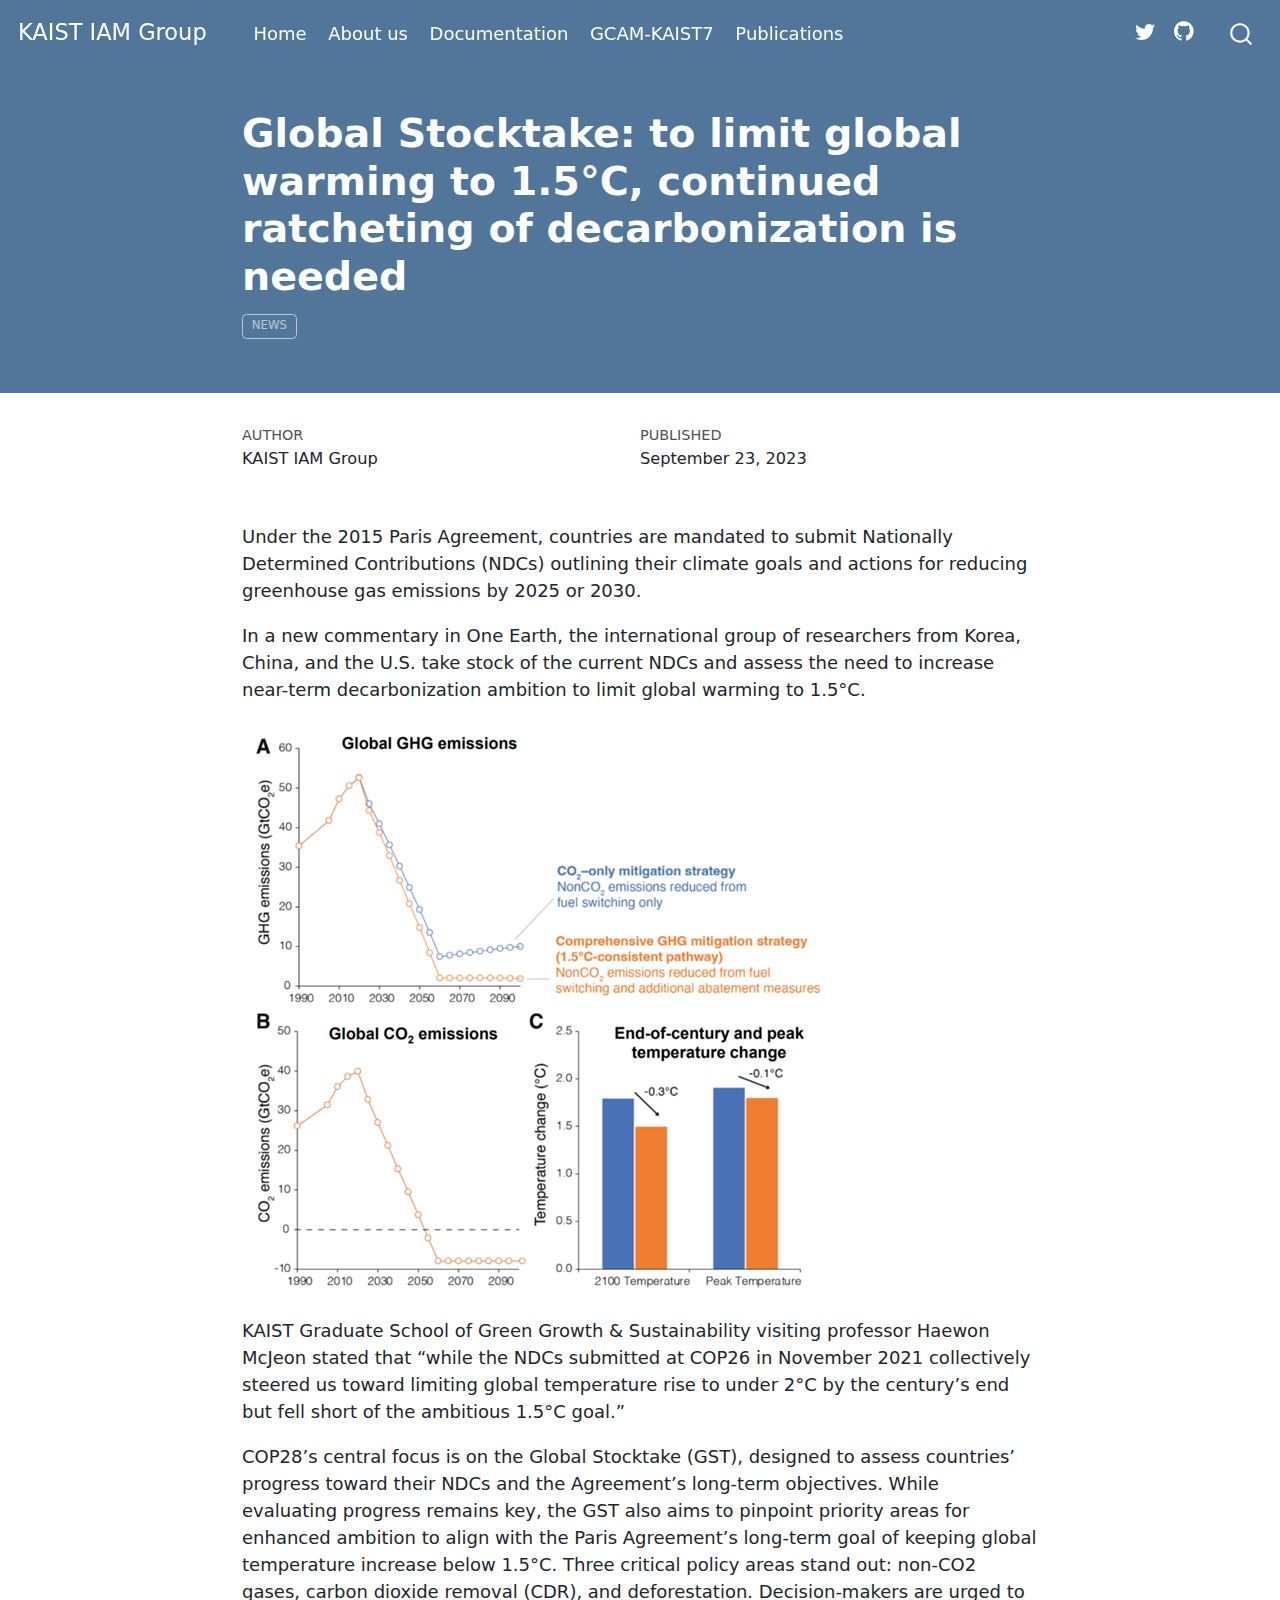
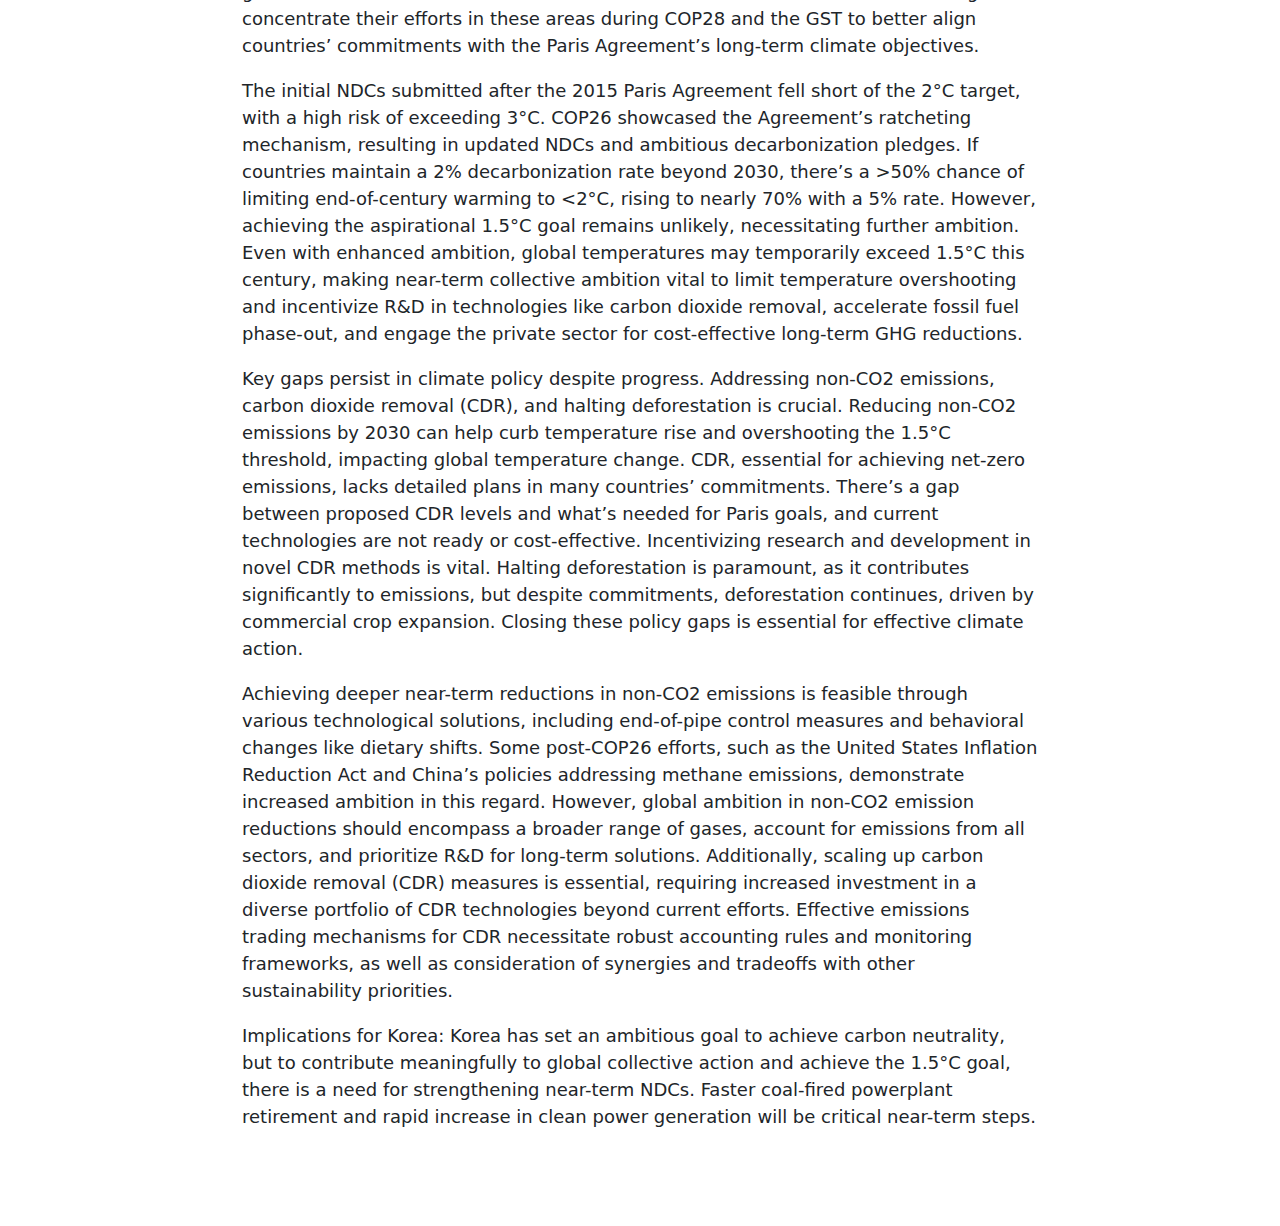
==== commit 55a7d460: "post" ====
--- a/docs/posts/welcome/index.html
+++ b/docs/posts/welcome/index.html
@@ -65,10 +65,16 @@
 
 <meta property="og:title" content="KAIST IAM Group - Global Stocktake: to limit global warming to 1.5°C, continued ratcheting of decarbonization is needed">
 <meta property="og:description" content="Under the 2015 Paris Agreement, countries are mandated to submit Nationally Determined Contributions (NDCs) outlining their climate goals and actions for reducing greenhouse gas emissions by 2025 or…">
+<meta property="og:image" content="https://github.com/GCAM-KAIST/posts\welcome\image.png">
 <meta property="og:site-name" content="KAIST IAM Group">
+<meta property="og:image:height" content="578">
+<meta property="og:image:width" content="602">
 <meta name="twitter:title" content="KAIST IAM Group - Global Stocktake: to limit global warming to 1.5°C, continued ratcheting of decarbonization is needed">
 <meta name="twitter:description" content="Under the 2015 Paris Agreement, countries are mandated to submit Nationally Determined Contributions (NDCs) outlining their climate goals and actions for reducing greenhouse gas emissions by 2025 or…">
-<meta name="twitter:card" content="summary">
+<meta name="twitter:image" content="https://github.com/GCAM-KAIST/posts\welcome\image.png">
+<meta name="twitter:image-height" content="578">
+<meta name="twitter:image-width" content="602">
+<meta name="twitter:card" content="summary_large_image">
 </head>
 
 <body class="nav-fixed fullcontent">
@@ -161,9 +167,9 @@
 
 
 
-<p><img src="image.png" class="img-fluid"></p>
 <p>Under the 2015 Paris Agreement, countries are mandated to submit Nationally Determined Contributions (NDCs) outlining their climate goals and actions for reducing greenhouse gas emissions by 2025 or 2030.</p>
 <p>In a new commentary in One Earth, the international group of researchers from Korea, China, and the U.S. take stock of the current NDCs and assess the need to increase near-term decarbonization ambition to limit global warming to 1.5°C.</p>
+<p><img src="image.png" class="img-fluid"></p>
 <p>KAIST Graduate School of Green Growth &amp; Sustainability visiting professor Haewon McJeon stated that “while the NDCs submitted at COP26 in November 2021 collectively steered us toward limiting global temperature rise to under 2°C by the century’s end but fell short of the ambitious 1.5°C goal.”</p>
 <p>COP28’s central focus is on the Global Stocktake (GST), designed to assess countries’ progress toward their NDCs and the Agreement’s long-term objectives. While evaluating progress remains key, the GST also aims to pinpoint priority areas for enhanced ambition to align with the Paris Agreement’s long-term goal of keeping global temperature increase below 1.5°C. Three critical policy areas stand out: non-CO2 gases, carbon dioxide removal (CDR), and deforestation. Decision-makers are urged to concentrate their efforts in these areas during COP28 and the GST to better align countries’ commitments with the Paris Agreement’s long-term climate objectives.</p>
 <p>The initial NDCs submitted after the 2015 Paris Agreement fell short of the 2°C target, with a high risk of exceeding 3°C. COP26 showcased the Agreement’s ratcheting mechanism, resulting in updated NDCs and ambitious decarbonization pledges. If countries maintain a 2% decarbonization rate beyond 2030, there’s a &gt;50% chance of limiting end-of-century warming to &lt;2°C, rising to nearly 70% with a 5% rate. However, achieving the aspirational 1.5°C goal remains unlikely, necessitating further ambition. Even with enhanced ambition, global temperatures may temporarily exceed 1.5°C this century, making near-term collective ambition vital to limit temperature overshooting and incentivize R&amp;D in technologies like carbon dioxide removal, accelerate fossil fuel phase-out, and engage the private sector for cost-effective long-term GHG reductions.</p>
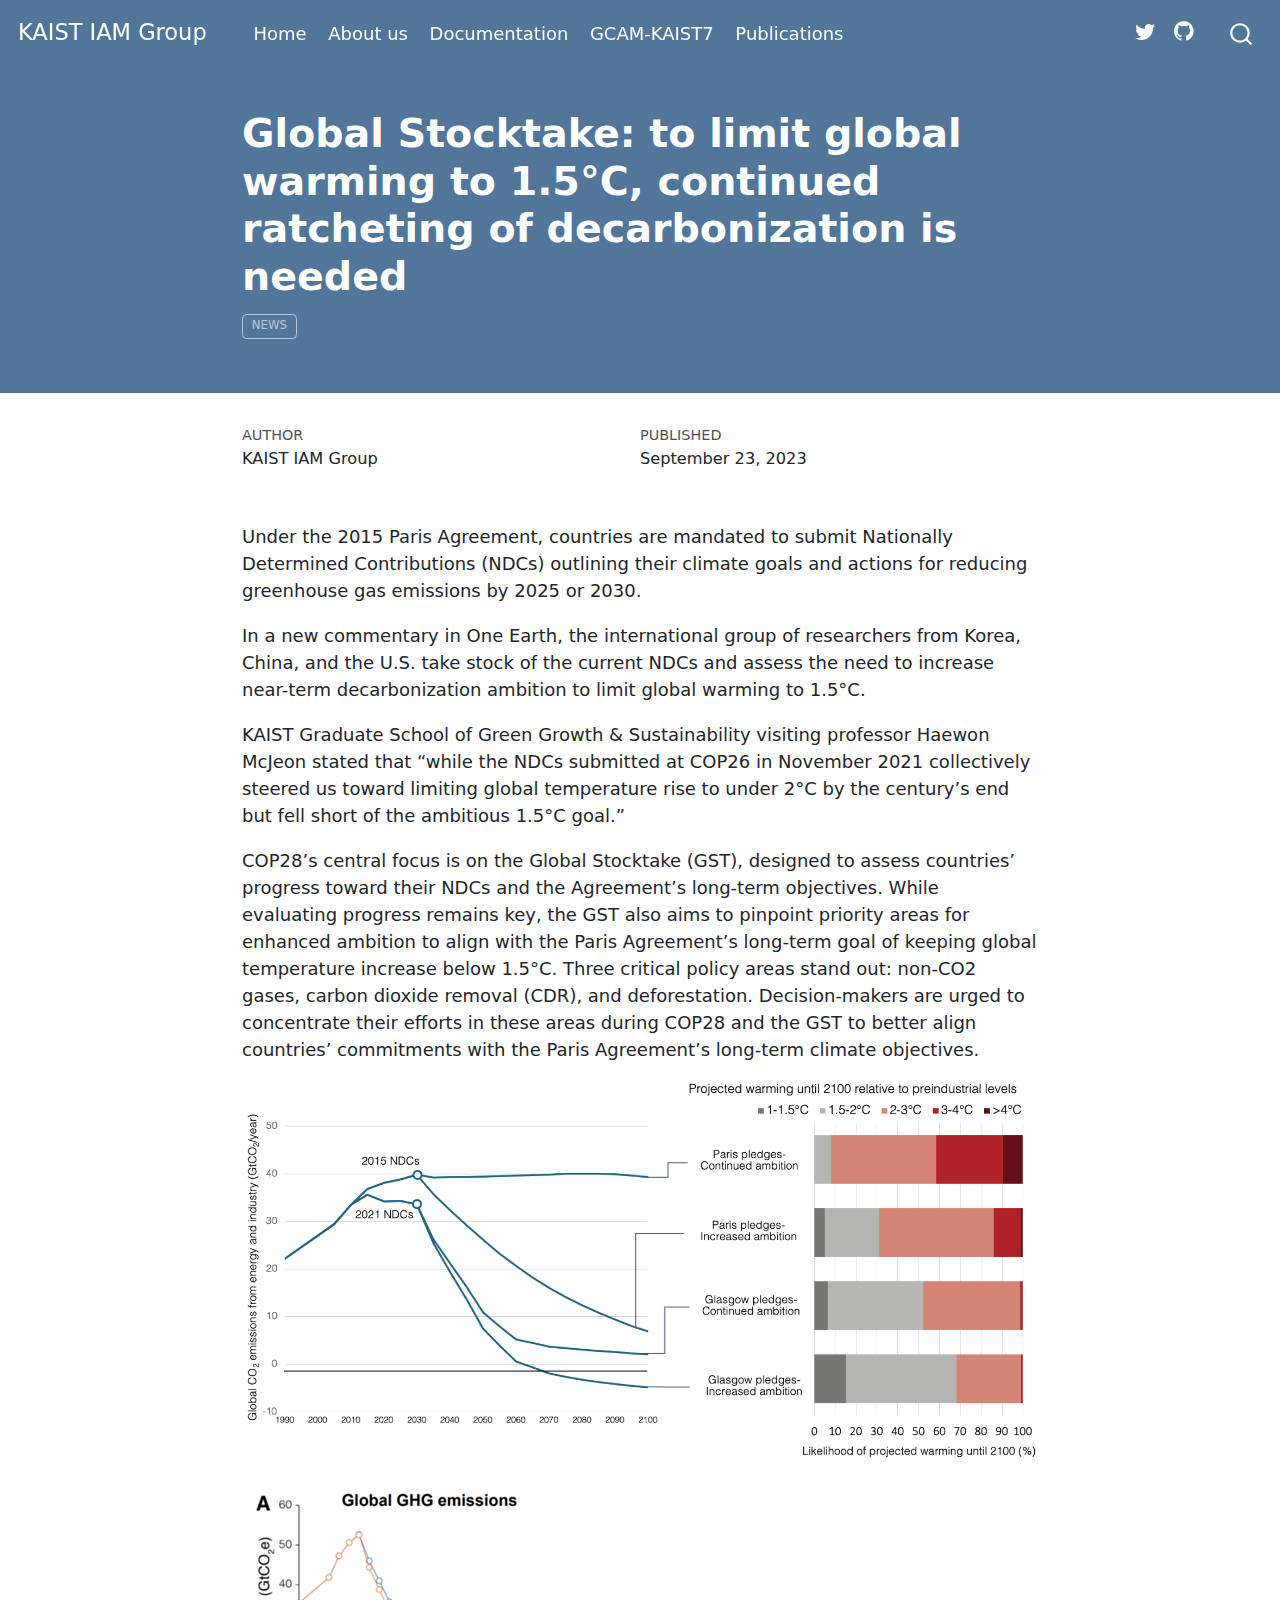
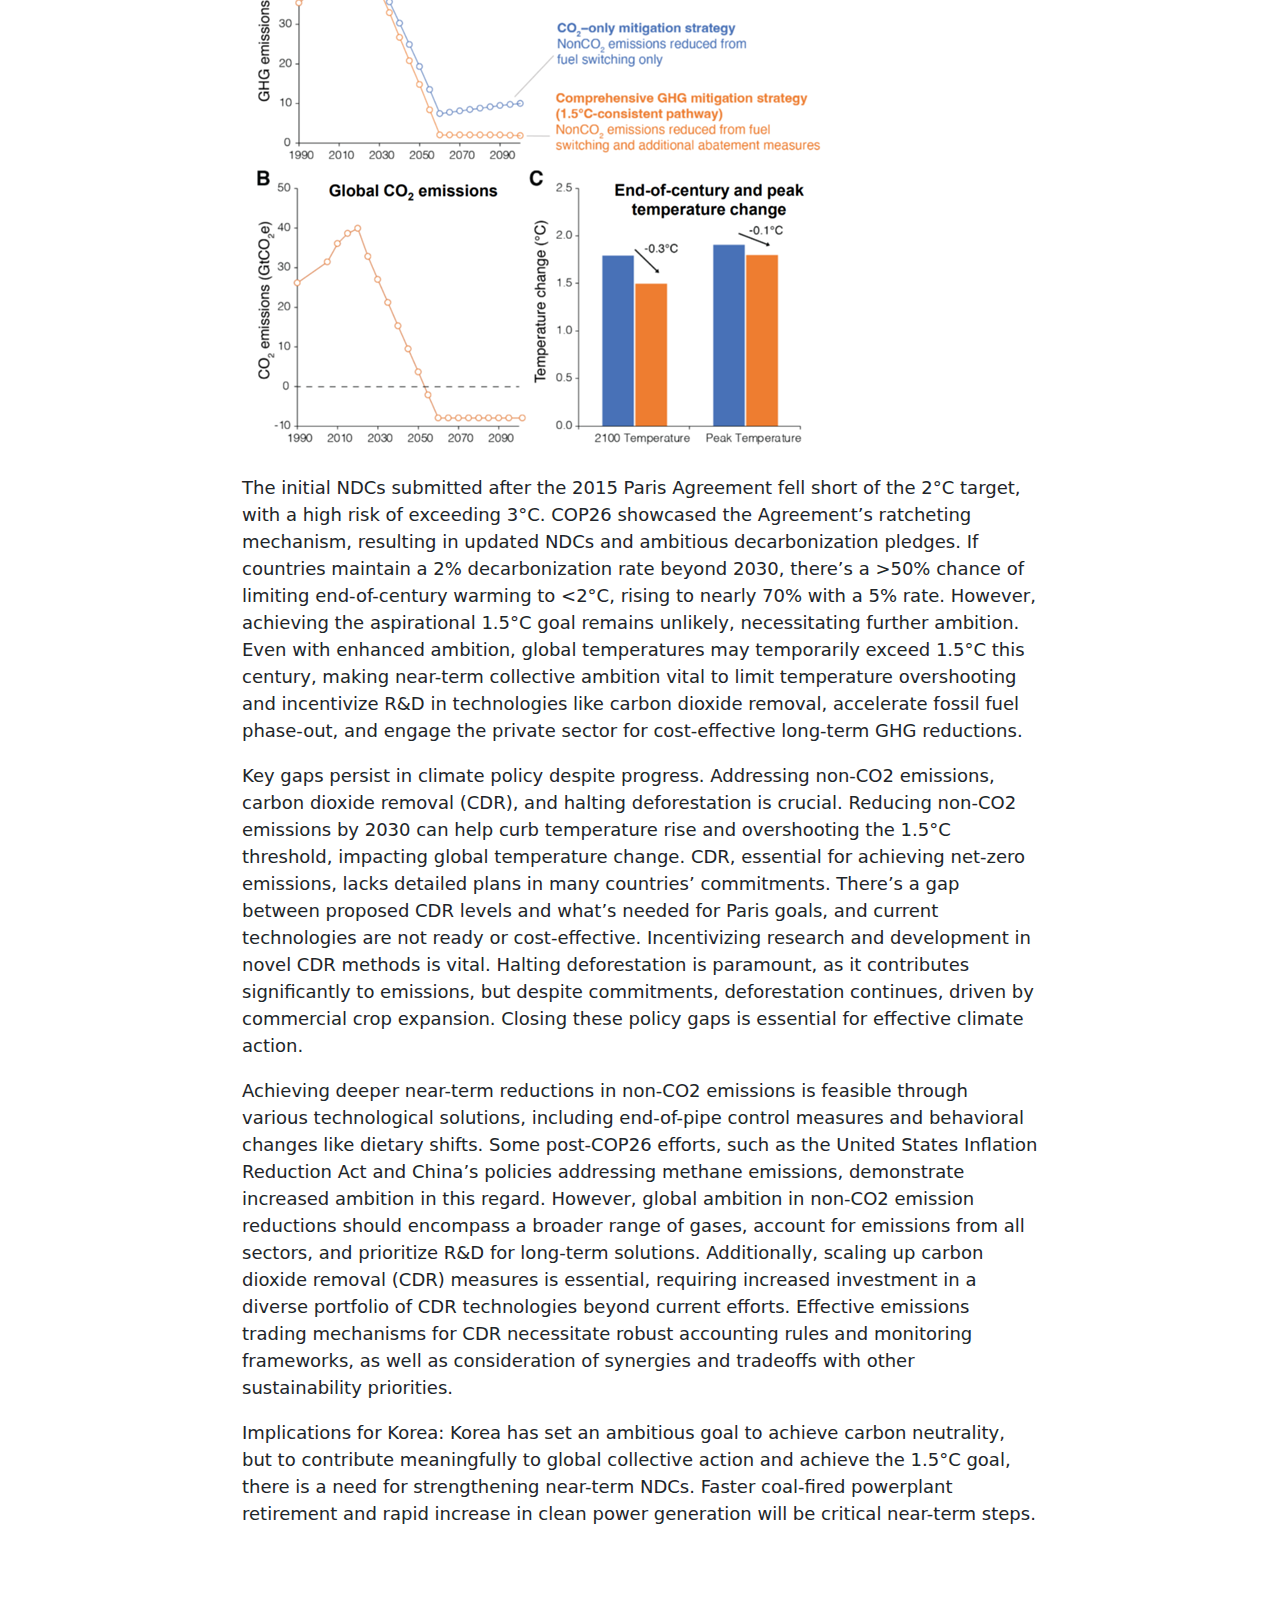
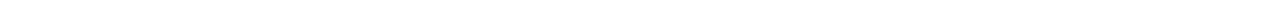
==== commit c5b35cf7: "about and post" ====
--- a/docs/posts/welcome/index.html
+++ b/docs/posts/welcome/index.html
@@ -169,9 +169,10 @@
 
 <p>Under the 2015 Paris Agreement, countries are mandated to submit Nationally Determined Contributions (NDCs) outlining their climate goals and actions for reducing greenhouse gas emissions by 2025 or 2030.</p>
 <p>In a new commentary in One Earth, the international group of researchers from Korea, China, and the U.S. take stock of the current NDCs and assess the need to increase near-term decarbonization ambition to limit global warming to 1.5°C.</p>
-<p><img src="image.png" class="img-fluid"></p>
 <p>KAIST Graduate School of Green Growth &amp; Sustainability visiting professor Haewon McJeon stated that “while the NDCs submitted at COP26 in November 2021 collectively steered us toward limiting global temperature rise to under 2°C by the century’s end but fell short of the ambitious 1.5°C goal.”</p>
 <p>COP28’s central focus is on the Global Stocktake (GST), designed to assess countries’ progress toward their NDCs and the Agreement’s long-term objectives. While evaluating progress remains key, the GST also aims to pinpoint priority areas for enhanced ambition to align with the Paris Agreement’s long-term goal of keeping global temperature increase below 1.5°C. Three critical policy areas stand out: non-CO2 gases, carbon dioxide removal (CDR), and deforestation. Decision-makers are urged to concentrate their efforts in these areas during COP28 and the GST to better align countries’ commitments with the Paris Agreement’s long-term climate objectives.</p>
+<p><img src="image2.png" class="img-fluid"></p>
+<p><img src="image.png" class="img-fluid"></p>
 <p>The initial NDCs submitted after the 2015 Paris Agreement fell short of the 2°C target, with a high risk of exceeding 3°C. COP26 showcased the Agreement’s ratcheting mechanism, resulting in updated NDCs and ambitious decarbonization pledges. If countries maintain a 2% decarbonization rate beyond 2030, there’s a &gt;50% chance of limiting end-of-century warming to &lt;2°C, rising to nearly 70% with a 5% rate. However, achieving the aspirational 1.5°C goal remains unlikely, necessitating further ambition. Even with enhanced ambition, global temperatures may temporarily exceed 1.5°C this century, making near-term collective ambition vital to limit temperature overshooting and incentivize R&amp;D in technologies like carbon dioxide removal, accelerate fossil fuel phase-out, and engage the private sector for cost-effective long-term GHG reductions.</p>
 <p>Key gaps persist in climate policy despite progress. Addressing non-CO2 emissions, carbon dioxide removal (CDR), and halting deforestation is crucial. Reducing non-CO2 emissions by 2030 can help curb temperature rise and overshooting the 1.5°C threshold, impacting global temperature change. CDR, essential for achieving net-zero emissions, lacks detailed plans in many countries’ commitments. There’s a gap between proposed CDR levels and what’s needed for Paris goals, and current technologies are not ready or cost-effective. Incentivizing research and development in novel CDR methods is vital. Halting deforestation is paramount, as it contributes significantly to emissions, but despite commitments, deforestation continues, driven by commercial crop expansion. Closing these policy gaps is essential for effective climate action.</p>
 <p>Achieving deeper near-term reductions in non-CO2 emissions is feasible through various technological solutions, including end-of-pipe control measures and behavioral changes like dietary shifts. Some post-COP26 efforts, such as the United States Inflation Reduction Act and China’s policies addressing methane emissions, demonstrate increased ambition in this regard. However, global ambition in non-CO2 emission reductions should encompass a broader range of gases, account for emissions from all sectors, and prioritize R&amp;D for long-term solutions. Additionally, scaling up carbon dioxide removal (CDR) measures is essential, requiring increased investment in a diverse portfolio of CDR technologies beyond current efforts. Effective emissions trading mechanisms for CDR necessitate robust accounting rules and monitoring frameworks, as well as consideration of synergies and tradeoffs with other sustainability priorities.</p>
